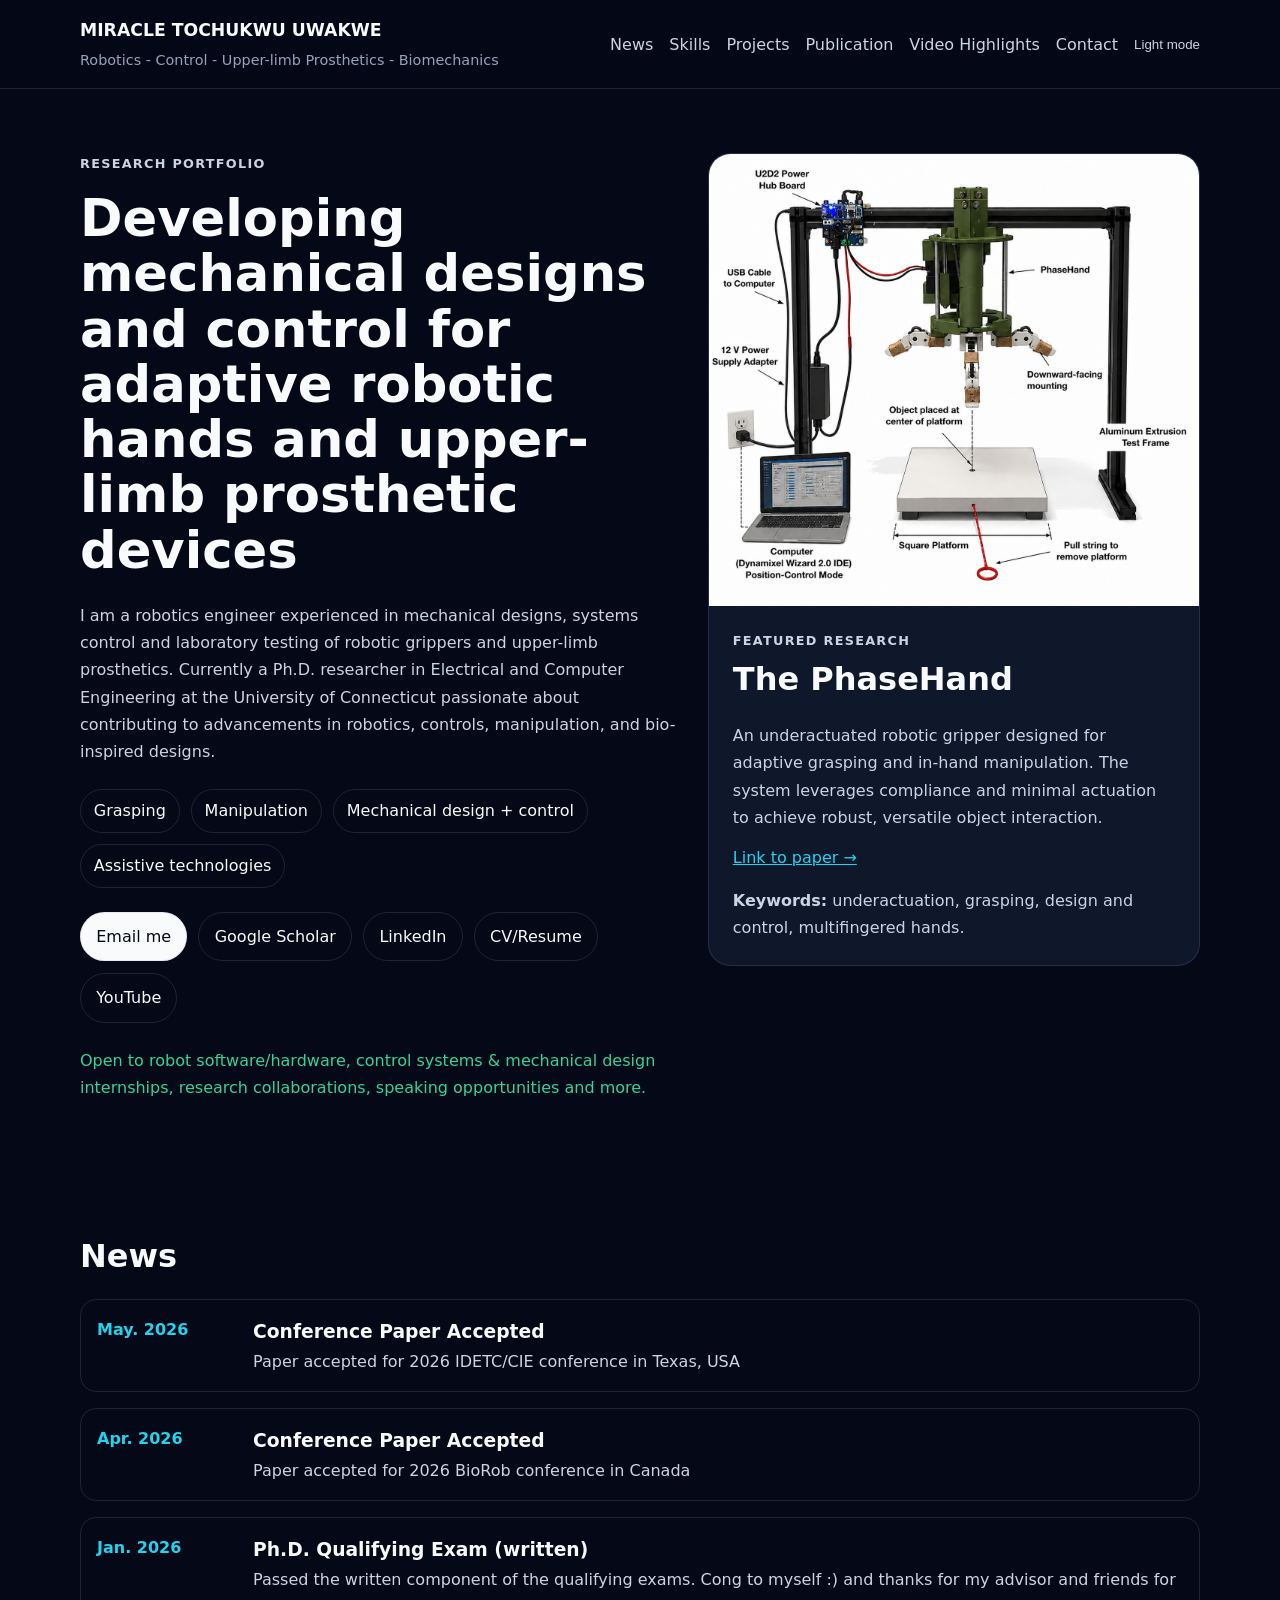
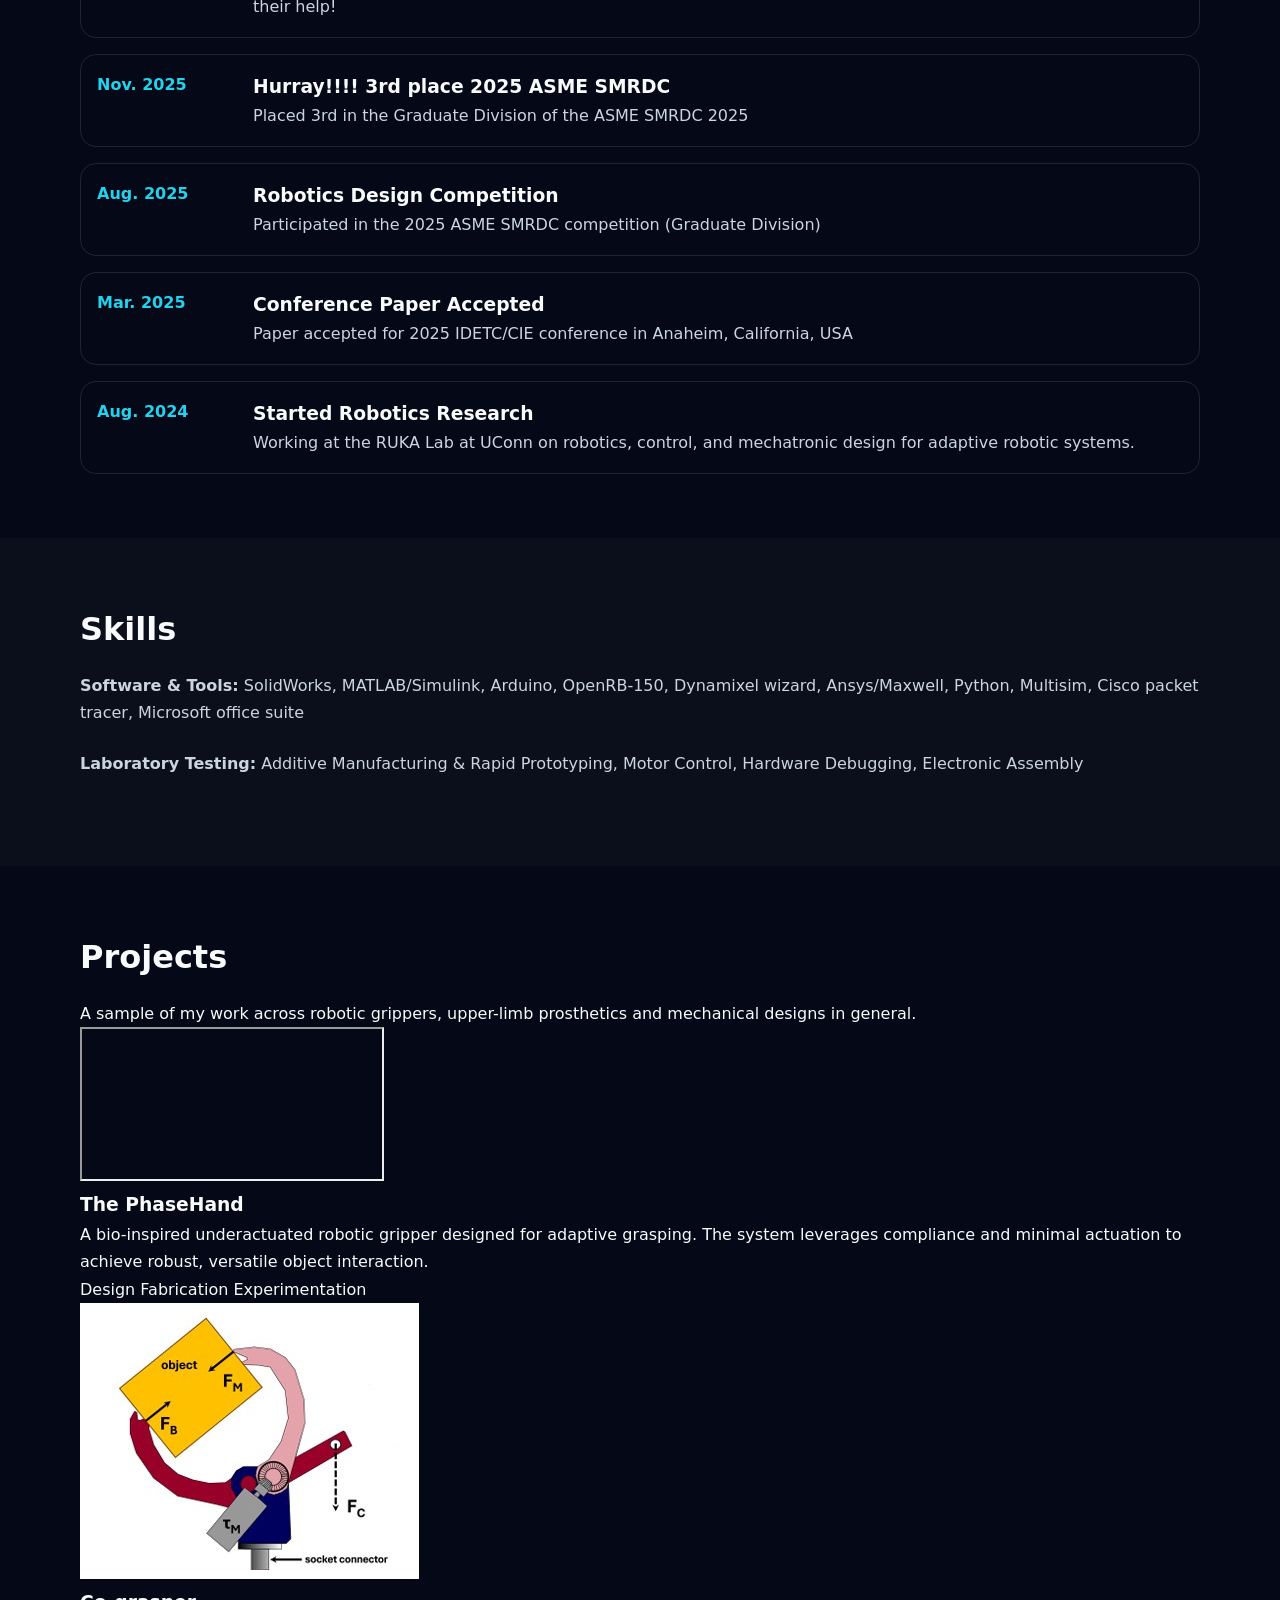
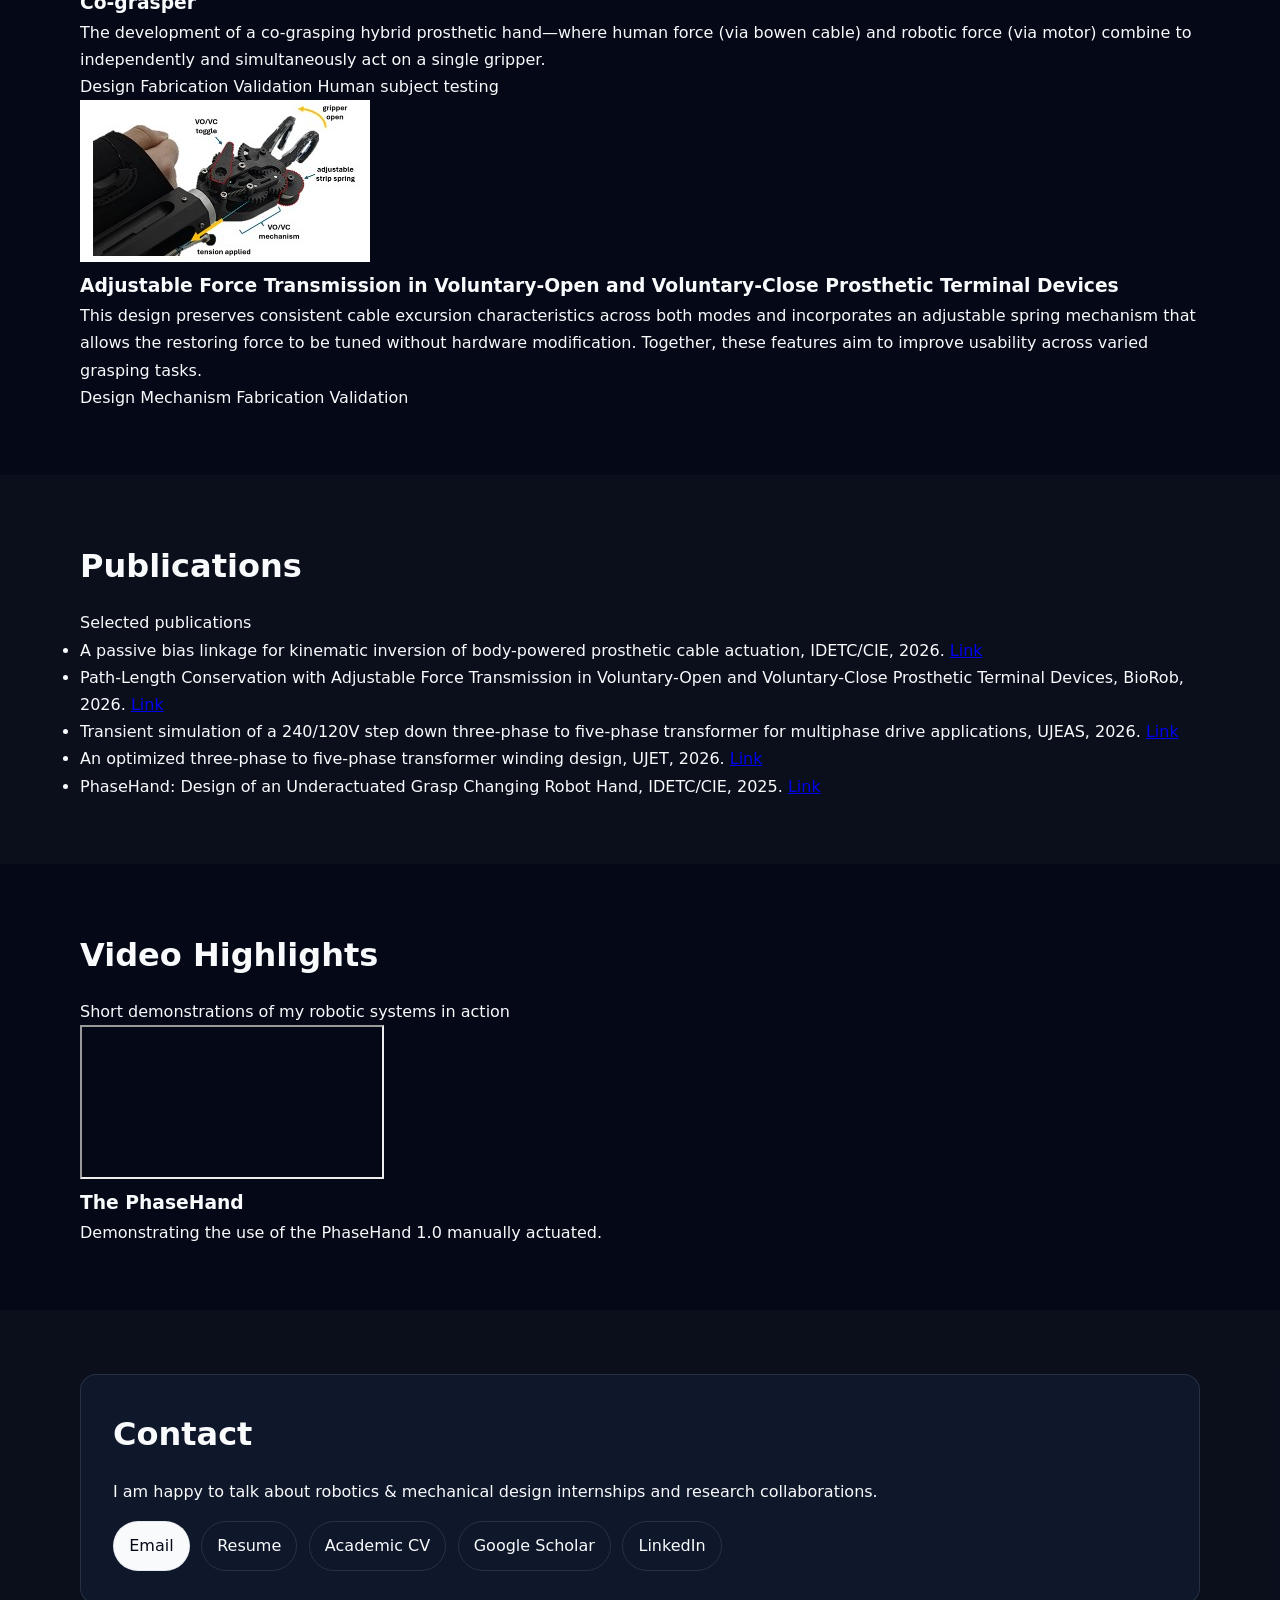
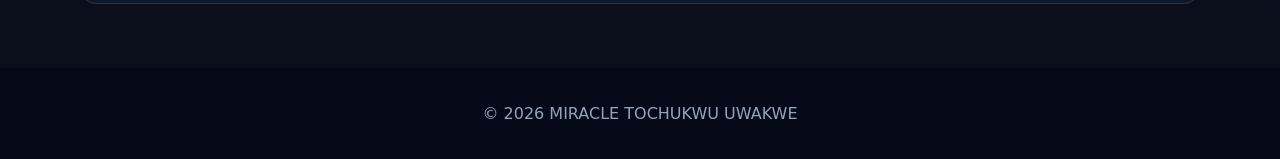
==== index.html @ c933bbce "index.html" ====
<!DOCTYPE html>
<html lang="en">
<head>
  <meta charset="UTF-8" />
  <meta name="viewport" content="width=device-width, initial-scale=1.0" />
  <title>MIRACLE TOCHUKWU UWAKWE | Robotics Portfolio</title>
  <link rel="stylesheet" href="style.css" />
</head>

<body>

<header class="header">
  <div class="container nav">

    <div>
      <a href="#top" class="name">MIRACLE TOCHUKWU UWAKWE</a>
      <p class="subtitle">Robotics - Control - Upper-limb Prosthetics - Biomechanics</p>
    </div>

    <nav class="nav-links">
      <a href="#news">News</a>
      <a href="#skills">Skills</a>
      <a href="#projects">Projects</a>
      <a href="#publications">Publication</a>
      <a href="#videos">Video Highlights</a>
      <a href="#contact">Contact</a>
      <button class="theme-toggle" id="theme-toggle" type="button">Light mode</button>
    </nav>

  </div>
</header>

<main id="top">

  <section class="hero">
    <div class="container hero-grid">

      <div class="hero-copy">
        <p class="kicker">Research portfolio</p>

        <h1>
          Developing mechanical designs and control for adaptive robotic hands and upper-limb prosthetic devices
        </h1>

        <p>
          I am a robotics engineer experienced in mechanical designs, systems control and laboratory testing of robotic grippers and upper-limb prosthetics. Currently a Ph.D. researcher in Electrical and Computer Engineering at the University of Connecticut passionate about contributing to advancements in robotics, controls, manipulation, and bio-inspired designs.
        </p>

        <div class="pill-row">
          <span>Grasping</span>
          <span>Manipulation</span>
          <span>Mechanical design + control</span>
          <span>Assistive technologies</span>
        </div>

        <div class="link-row">
          <a href="mailto:miracletyochu@gmail.com?subject=Hello%20Miracle">Email me</a>

          <a href="https://scholar.google.com/citations?hl=en&authuser=1&user=NnniHiMAAAAJ" target="_blank" rel="noopener noreferrer">
            Google Scholar
          </a>

          <a href="https://www.linkedin.com/in/miracle-tochukwu-uwakwe-9a6a761b4/" target="_blank" rel="noopener noreferrer">
            LinkedIn
          </a>

          <a href="https://drive.google.com/drive/folders/1wu-zCZCZrbweQvHUHX3N8q3vJa-NMtHa?usp=sharing" target="_blank" rel="noopener noreferrer">
            CV/Resume
          </a>

          <a href="https://youtube.com/@mtuwakwe?si=tB-nVACNSznYml58" target="_blank" rel="noopener noreferrer">
            YouTube
          </a>
        </div>

        <p class="availability">
          Open to robot software/hardware, control systems &amp; mechanical design internships, research collaborations, speaking opportunities and more.
        </p>
      </div>

      <article class="featured-card">
        <div class="featured-image">
          <img src="exprimentalsetup.jpg.png" alt="The PhaseHand robotic gripper">
        </div>

        <div class="featured-content">
          <p class="mini-eyebrow">Featured Research</p>

          <h2>The PhaseHand</h2>

          <p>
            An underactuated robotic gripper designed for adaptive grasping and in-hand manipulation. The system leverages compliance and minimal actuation to achieve robust, versatile object interaction.
          </p>

          <a href="https://asmedigitalcollection.asme.org/IDETC-CIE/proceedings-abstract/IDETC-CIE2025/89251/V005T08A049/1226084" class="paper-link">Link to paper →</a>

          <p class="keywords">
            <strong>Keywords:</strong> underactuation, grasping, design and control, multifingered hands.
          </p>
        </div>
      </article>

    </div>
  </section>

  <section id="news" class="section">
    <div class="container">

      <div class="section-heading">
        <h2>News</h2>
      </div>

      <div class="news-list">

        <article class="news-item">
          <div class="news-date">May. 2026</div>
          <div>
            <h3>Conference Paper Accepted</h3>
            <p>Paper accepted for 2026 IDETC/CIE conference in Texas, USA</p>
          </div>
        </article>

        <article class="news-item">
          <div class="news-date">Apr. 2026</div>
          <div>
            <h3>Conference Paper Accepted</h3>
            <p>Paper accepted for 2026 BioRob conference in Canada</p>
          </div>
        </article>

        <article class="news-item">
          <div class="news-date">Jan. 2026</div>
          <div>
            <h3>Ph.D. Qualifying Exam (written)</h3>
            <p>Passed the written component of the qualifying exams. Cong to myself :) and thanks for my advisor and friends for their help!</p>
          </div>
        </article>

        <article class="news-item">
          <div class="news-date">Nov. 2025</div>
          <div>
            <h3>Hurray!!!! 3rd place 2025 ASME SMRDC</h3>
            <p>Placed 3rd in the Graduate Division of the ASME SMRDC 2025</p>
          </div>
        </article>

        <article class="news-item">
          <div class="news-date">Aug. 2025</div>
          <div>
            <h3>Robotics Design Competition</h3>
            <p>Participated in the 2025 ASME SMRDC competition (Graduate Division)</p>
          </div>
        </article>

        <article class="news-item">
          <div class="news-date">Mar. 2025</div>
          <div>
            <h3>Conference Paper Accepted</h3>
            <p>Paper accepted for 2025 IDETC/CIE conference in Anaheim, California, USA</p>
          </div>
        </article>

        <article class="news-item">
          <div class="news-date">Aug. 2024</div>
          <div>
            <h3>Started Robotics Research</h3>
            <p>Working at the RUKA Lab at UConn on robotics, control, and mechatronic design for adaptive robotic systems.</p>
          </div>
        </article>

      </div>

    </div>
  </section>

  <section id="skills" class="section alt">
    <div class="container">

      <div class="section-heading">
        <h2>Skills</h2>
      </div>

      <div class="skills-block">
        <p>
          <strong>Software &amp; Tools:</strong>
          SolidWorks, MATLAB/Simulink, Arduino, OpenRB-150, Dynamixel wizard, Ansys/Maxwell, Python, Multisim, Cisco packet tracer, Microsoft office suite
        </p>

        <p>
          <strong>Laboratory Testing:</strong>
          Additive Manufacturing &amp; Rapid Prototyping, Motor Control, Hardware Debugging, Electronic Assembly
        </p>
      </div>

    </div>
  </section>

  <section id="projects" class="section">
    <div class="container">

      <div class="section-heading">
        <h2>Projects</h2>
        <p>A sample of my work across robotic grippers, upper-limb prosthetics and mechanical designs in general.</p>
      </div>

      <div class="project-grid">

        <article class="project-card">
          <div class="video-wrapper">
            <iframe
              src="https://www.youtube.com/embed/GBPyT6IAGpc"
              title="The PhaseHand demo"
              allowfullscreen>
            </iframe>
          </div>

          <h3>The PhaseHand</h3>

          <p>
            A bio-inspired underactuated robotic gripper designed for adaptive grasping. The system leverages compliance and minimal actuation to achieve robust, versatile object interaction.
          </p>

          <div class="tags">
            <span>Design</span>
            <span>Fabrication</span>
            <span>Experimentation</span>
          </div>
        </article>

        <article class="project-card">
          <img src="cograsper.jpg" class="project-image" alt="Co-grasper prosthetic hand">

          <h3>Co-grasper</h3>

          <p>
            The development of a co-grasping hybrid prosthetic hand—where human force (via bowen cable) and robotic force (via motor) combine to independently and simultaneously act on a single gripper.
          </p>

          <div class="tags">
            <span>Design</span>
            <span>Fabrication</span>
            <span>Validation</span>
            <span>Human subject testing</span>
          </div>
        </article>

        <article class="project-card">
          <img src="vcvo.jpg" class="project-image" alt="Voluntary-open and voluntary-close prosthetic terminal device">

          <h3>Adjustable Force Transmission in Voluntary-Open and Voluntary-Close Prosthetic Terminal Devices</h3>

          <p>
            This design preserves consistent cable excursion characteristics across both modes and incorporates an adjustable spring mechanism that allows the restoring force to be tuned without hardware modification. Together, these features aim to improve usability across varied grasping tasks.
          </p>

          <div class="tags">
            <span>Design</span>
            <span>Mechanism</span>
            <span>Fabrication</span>
            <span>Validation</span>
          </div>
        </article>

      </div>

    </div>
  </section>

  <section id="publications" class="section alt">
    <div class="container">

      <div class="section-heading">
        <h2>Publications</h2>
        <p>Selected publications</p>
      </div>

      <ul class="publication-list">
        <li>
          A passive bias linkage for kinematic inversion of body-powered prosthetic cable actuation, IDETC/CIE, 2026.
          <a href="#">Link</a>
        </li>

        <li>
          Path-Length Conservation with Adjustable Force Transmission in Voluntary-Open and Voluntary-Close Prosthetic Terminal Devices, BioRob, 2026.
          <a href="https://ieeexplore.ieee.org/abstract/document/11681330" target="_blank" rel="noopener noreferrer">Link</a>
        </li>
        
        <li>
          Transient simulation of a 240/120V step down three-phase to five-phase transformer for multiphase drive applications, UJEAS, 2026.
          <a href="https://journals.unizik.edu.ng/ujeas/article/view/8193" target="_blank" rel="noopener noreferrer">Link</a>
        </li>
        
        <li>
          An optimized three-phase to five-phase transformer winding design, UJET, 2026.
          <a href="https://ujetmoua.com/journal_paper.aspx?PID=369" target="_blank" rel="noopener noreferrer">Link</a>
        </li>

        <li>
          PhaseHand: Design of an Underactuated Grasp Changing Robot Hand, IDETC/CIE, 2025.
          <a href="https://asmedigitalcollection.asme.org/IDETC-CIE/proceedings-abstract/IDETC-CIE2025/89251/V005T08A049/1226084" target="_blank" rel="noopener noreferrer">Link</a>
        </li>
      </ul>

    </div>
  </section>

  <section id="videos" class="section">
    <div class="container">

      <div class="section-heading">
        <h2>Video Highlights</h2>
        <p>Short demonstrations of my robotic systems in action</p>
      </div>

      <article class="video-highlight-card">
        <div class="video-wrapper">
          <iframe
            src="https://www.youtube.com/embed/GBPyT6IAGpc"
            title="The PhaseHand demonstration"
            allowfullscreen>
          </iframe>
        </div>

        <h3>The PhaseHand</h3>

        <p>Demonstrating the use of the PhaseHand 1.0 manually actuated.</p>
      </article>

    </div>
  </section>

  <section id="contact" class="section alt">
    <div class="container contact-card">

      <h2>Contact</h2>

      <p>
        I am happy to talk about robotics &amp; mechanical design internships and research collaborations.
      </p>

      <div class="contact-links">
        <a href="mailto:miracletyochu@gmail.com?subject=Hello%20Miracle">Email</a>

        <a href="https://drive.google.com/drive/folders/1y8QtiT9nQZro-f3jaWkMAHqSEP4yaNcB?usp=sharing" target="_blank" rel="noopener noreferrer">
          Resume
        </a>

        <a href="https://drive.google.com/drive/folders/15Lj6d_Sx8TZT_hUbTMlO4sIZgRj8mg6I?usp=sharing" target="_blank" rel="noopener noreferrer">
          Academic CV
        </a>

        <a href="https://scholar.google.com/citations?hl=en&authuser=1&user=NnniHiMAAAAJ" target="_blank" rel="noopener noreferrer">
          Google Scholar
        </a>

        <a href="https://www.linkedin.com/in/miracle-tochukwu-uwakwe-9a6a761b4/" target="_blank" rel="noopener noreferrer">
          LinkedIn
        </a>
      </div>

    </div>
  </section>

</main>

<footer class="footer">
  © 2026 MIRACLE TOCHUKWU UWAKWE
</footer>

<script>
  const body = document.body;
  const toggle = document.getElementById("theme-toggle");
  const savedTheme = localStorage.getItem("theme") || "dark";

  if (savedTheme === "light") {
    body.classList.add("light");
    toggle.textContent = "Dark mode";
  }

  toggle.addEventListener("click", () => {
    body.classList.toggle("light");

    if (body.classList.contains("light")) {
      localStorage.setItem("theme", "light");
      toggle.textContent = "Dark mode";
    } else {
      localStorage.setItem("theme", "dark");
      toggle.textContent = "Light mode";
    }
  });
</script>

</body>
</html>
---- style.css ----
*{
  box-sizing:border-box;
  margin:0;
  padding:0;
}

:root{
  --bg:#050816;
  --card:#0f172a;
  --text:#f8fafc;
  --muted:#cbd5e1;
  --border:rgba(148,163,184,.18);
  --accent:#22d3ee;
  --soft:#94a3b8;
}

body.light{
  --bg:#f8fafc;
  --card:#ffffff;
  --text:#0f172a;
  --muted:#334155;
  --border:rgba(15,23,42,.12);
  --soft:#64748b;
}

html{
  scroll-behavior:smooth;
}

body{
  background:var(--bg);
  color:var(--text);
  font-family:Inter,system-ui,sans-serif;
  line-height:1.7;
}

.container{
  width:min(1120px,calc(100% - 40px));
  margin:auto;
}

.header{
  position:sticky;
  top:0;
  z-index:100;
  border-bottom:1px solid var(--border);
  background:rgba(5,8,22,.92);
  backdrop-filter:blur(12px);
}

body.light .header{
  background:rgba(255,255,255,.92);
}

.nav{
  display:flex;
  justify-content:space-between;
  align-items:center;
  padding:1rem 0;
  gap:1rem;
}

.name{
  color:var(--text);
  text-decoration:none;
  font-size:1.08rem;
  font-weight:800;
}

.subtitle{
  color:var(--soft);
  font-size:.9rem;
  margin-top:.15rem;
}

.nav-links{
  display:flex;
  gap:1rem;
  flex-wrap:wrap;
}

.nav-links a,
.theme-toggle{
  color:var(--muted);
  text-decoration:none;
  background:none;
  border:none;
  cursor:pointer;
}

.hero{
  padding:4rem 0;
}

.hero-grid{
  display:grid;
  grid-template-columns:1.15fr .95fr;
  gap:2rem;
  align-items:start;
}

.kicker,
.mini-eyebrow{
  color:var(--accent);
  text-transform:uppercase;
  font-size:.8rem;
  font-weight:700;
  letter-spacing:.1em;
}

h1{
  font-size:clamp(2.05rem,4vw,3.35rem);
  line-height:1.08;
  margin:1rem 0 1.5rem;
}

h2{
  font-size:2rem;
  margin-bottom:1rem;
}

.hero-copy p,
.featured-content p,
.news-item p,
.skills-block p{
  color:var(--muted);
}

.pill-row,
.link-row,
.contact-links{
  display:flex;
  flex-wrap:wrap;
  gap:.7rem;
}

.pill-row{
  margin:1.5rem 0;
}

.pill-row span{
  border:1px solid var(--border);
  border-radius:999px;
  padding:.45rem .8rem;
}

.link-row a,
.contact-links a{
  border:1px solid var(--border);
  padding:.65rem .95rem;
  border-radius:999px;
  text-decoration:none;
  color:var(--text);
}

.link-row a:first-child,
.contact-links a:first-child{
  background:var(--text);
  color:var(--bg);
}

.availability{
  margin-top:1.5rem;
  color:#34d399 !important;
}

.featured-card{
  background:var(--card);
  border:1px solid var(--border);
  border-radius:1.4rem;
  overflow:hidden;
}

.featured-image img{
  width:100%;
  display:block;
}

.featured-content{
  padding:1.5rem;
}

.paper-link{
  display:inline-block;
  margin-top:.8rem;
  color:var(--accent);
}

.keywords{
  margin-top:1rem;
}

.section{
  padding:4rem 0;
}

.alt{
  background:rgba(148,163,184,.04);
}

.news-list{
  display:grid;
  gap:1rem;
}

.news-item{
  display:grid;
  grid-template-columns:140px 1fr;
  gap:1rem;
  border:1px solid var(--border);
  border-radius:1rem;
  padding:1rem;
}

.news-date{
  color:var(--accent);
  font-weight:700;
}

.skills-block p{
  margin-bottom:1.5rem;
}

.contact-card{
  background:var(--card);
  border:1px solid var(--border);
  border-radius:1rem;
  padding:2rem;
}

.contact-links{
  margin-top:1rem;
}

.footer{
  text-align:center;
  padding:2rem;
  color:var(--soft);
}

@media(max-width:900px){

  .nav{
    flex-direction:column;
    align-items:flex-start;
  }

  .hero-grid{
    grid-template-columns:1fr;
  }

  .news-item{
    grid-template-columns:1fr;
  }

}
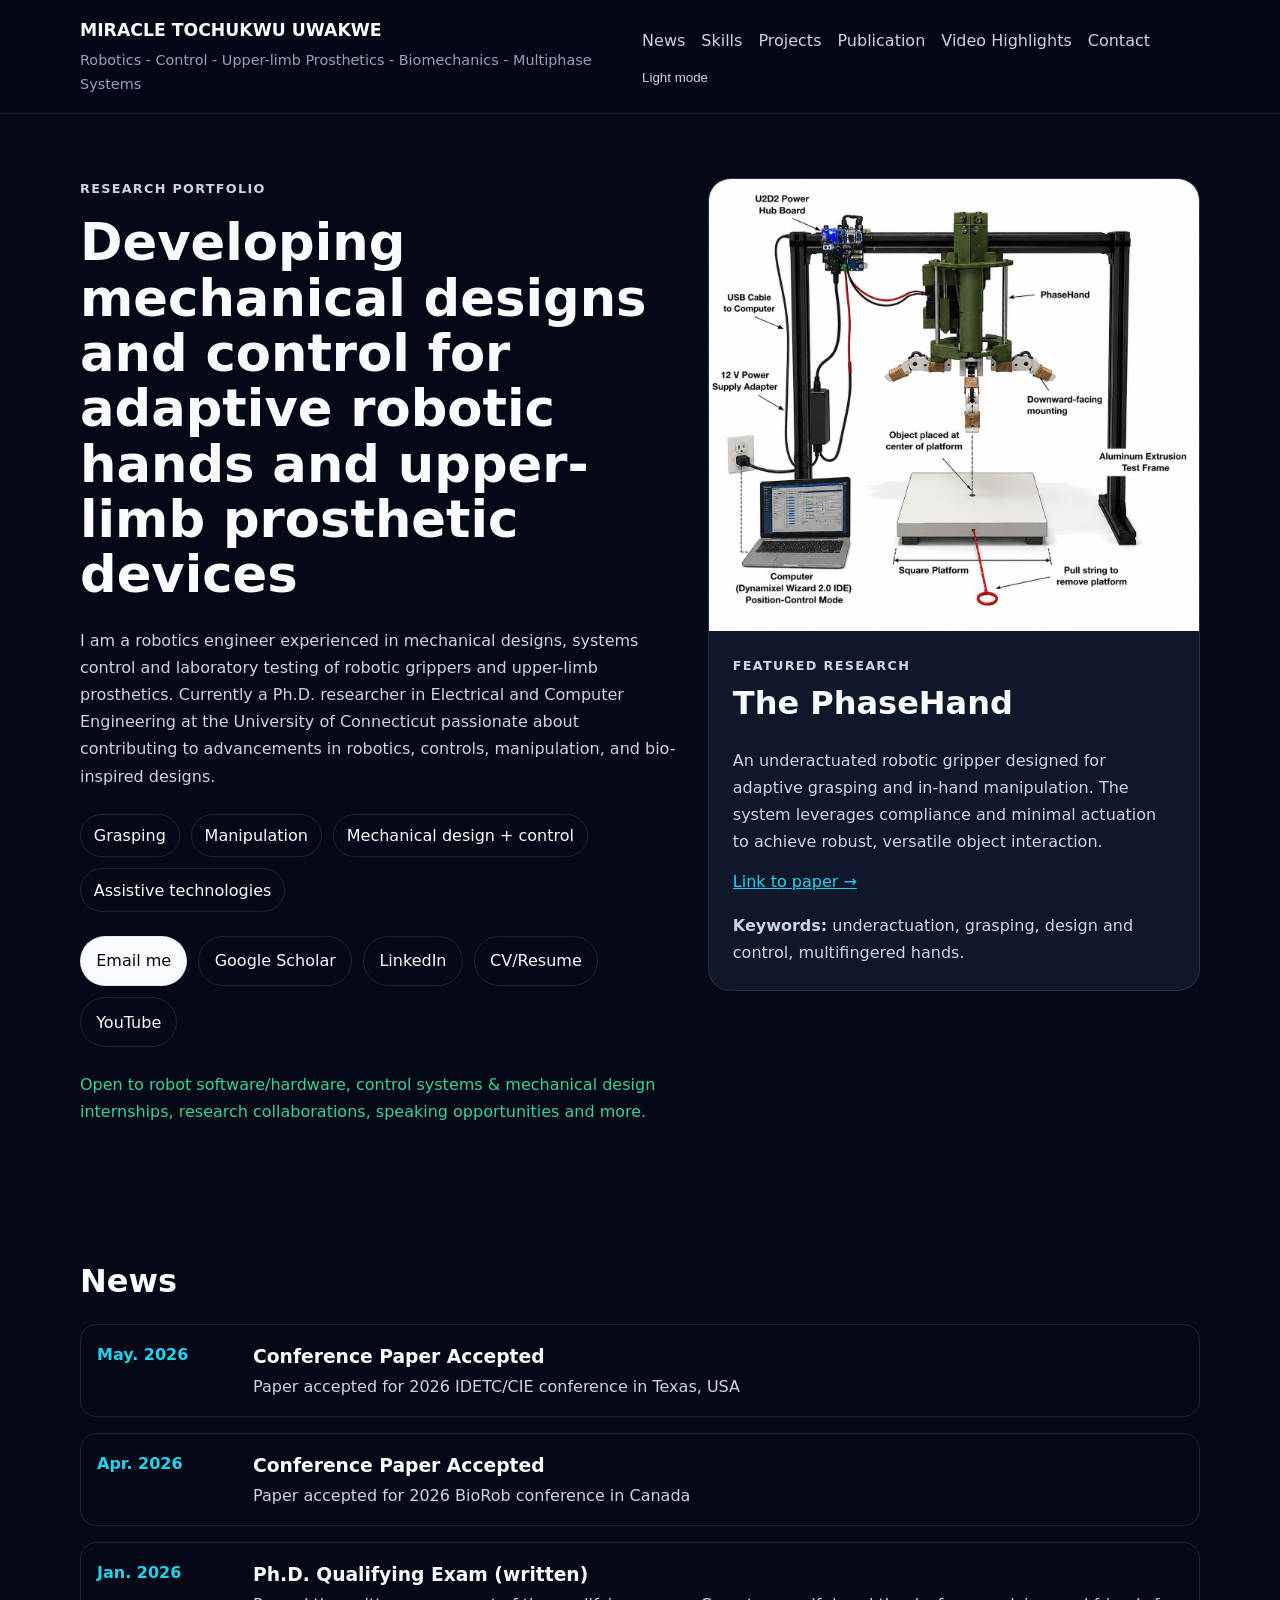
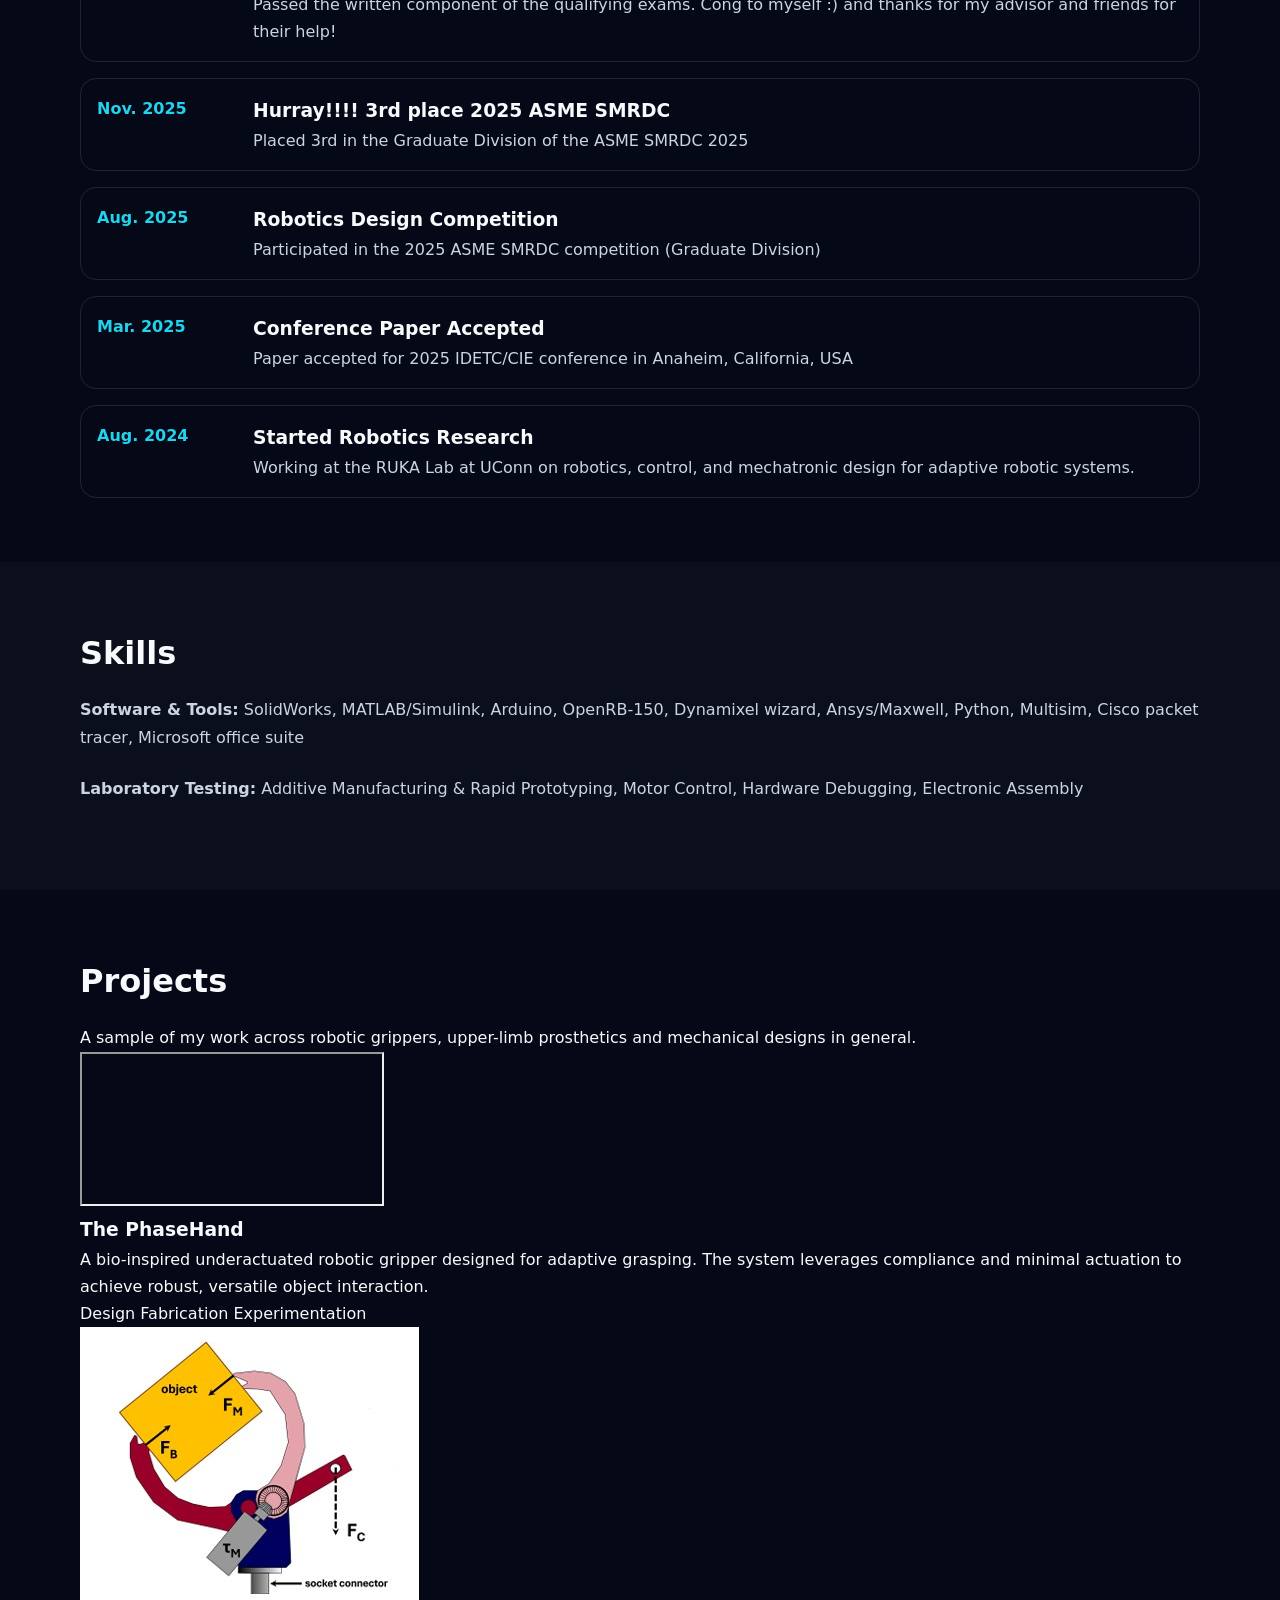
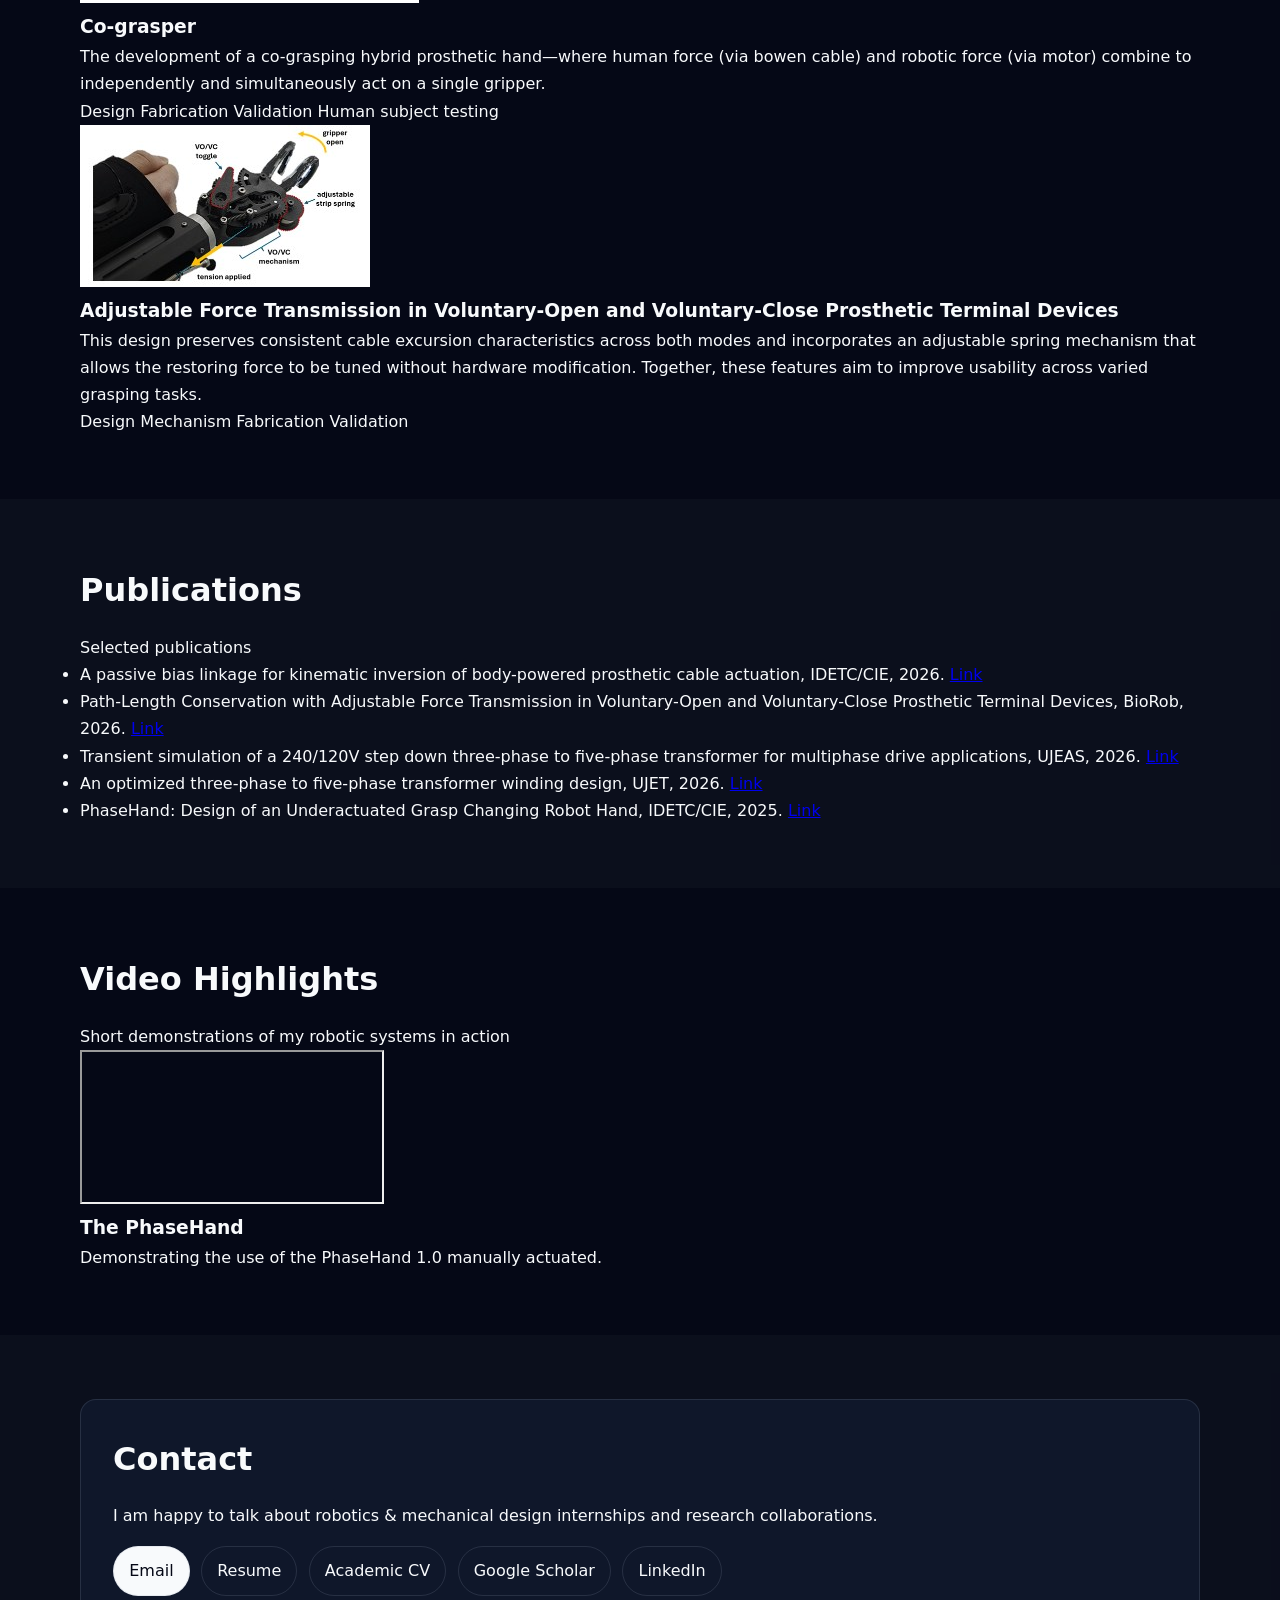
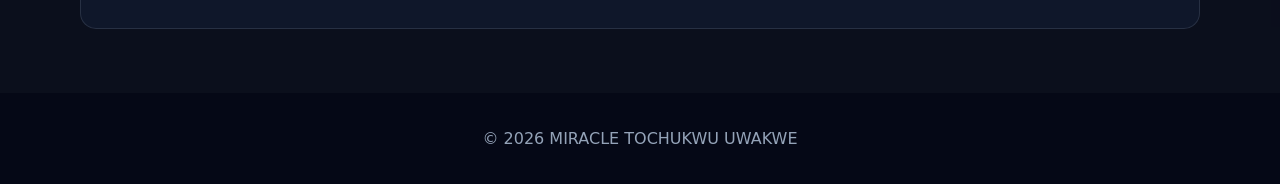
==== commit 0d9eb4f8: "index.html" ====
--- a/index.html
+++ b/index.html
@@ -14,7 +14,7 @@
 
     <div>
       <a href="#top" class="name">MIRACLE TOCHUKWU UWAKWE</a>
-      <p class="subtitle">Robotics - Control - Upper-limb Prosthetics - Biomechanics</p>
+      <p class="subtitle">Robotics - Control - Upper-limb Prosthetics - Biomechanics - Multiphase Systems</p>
     </div>
 
     <nav class="nav-links">
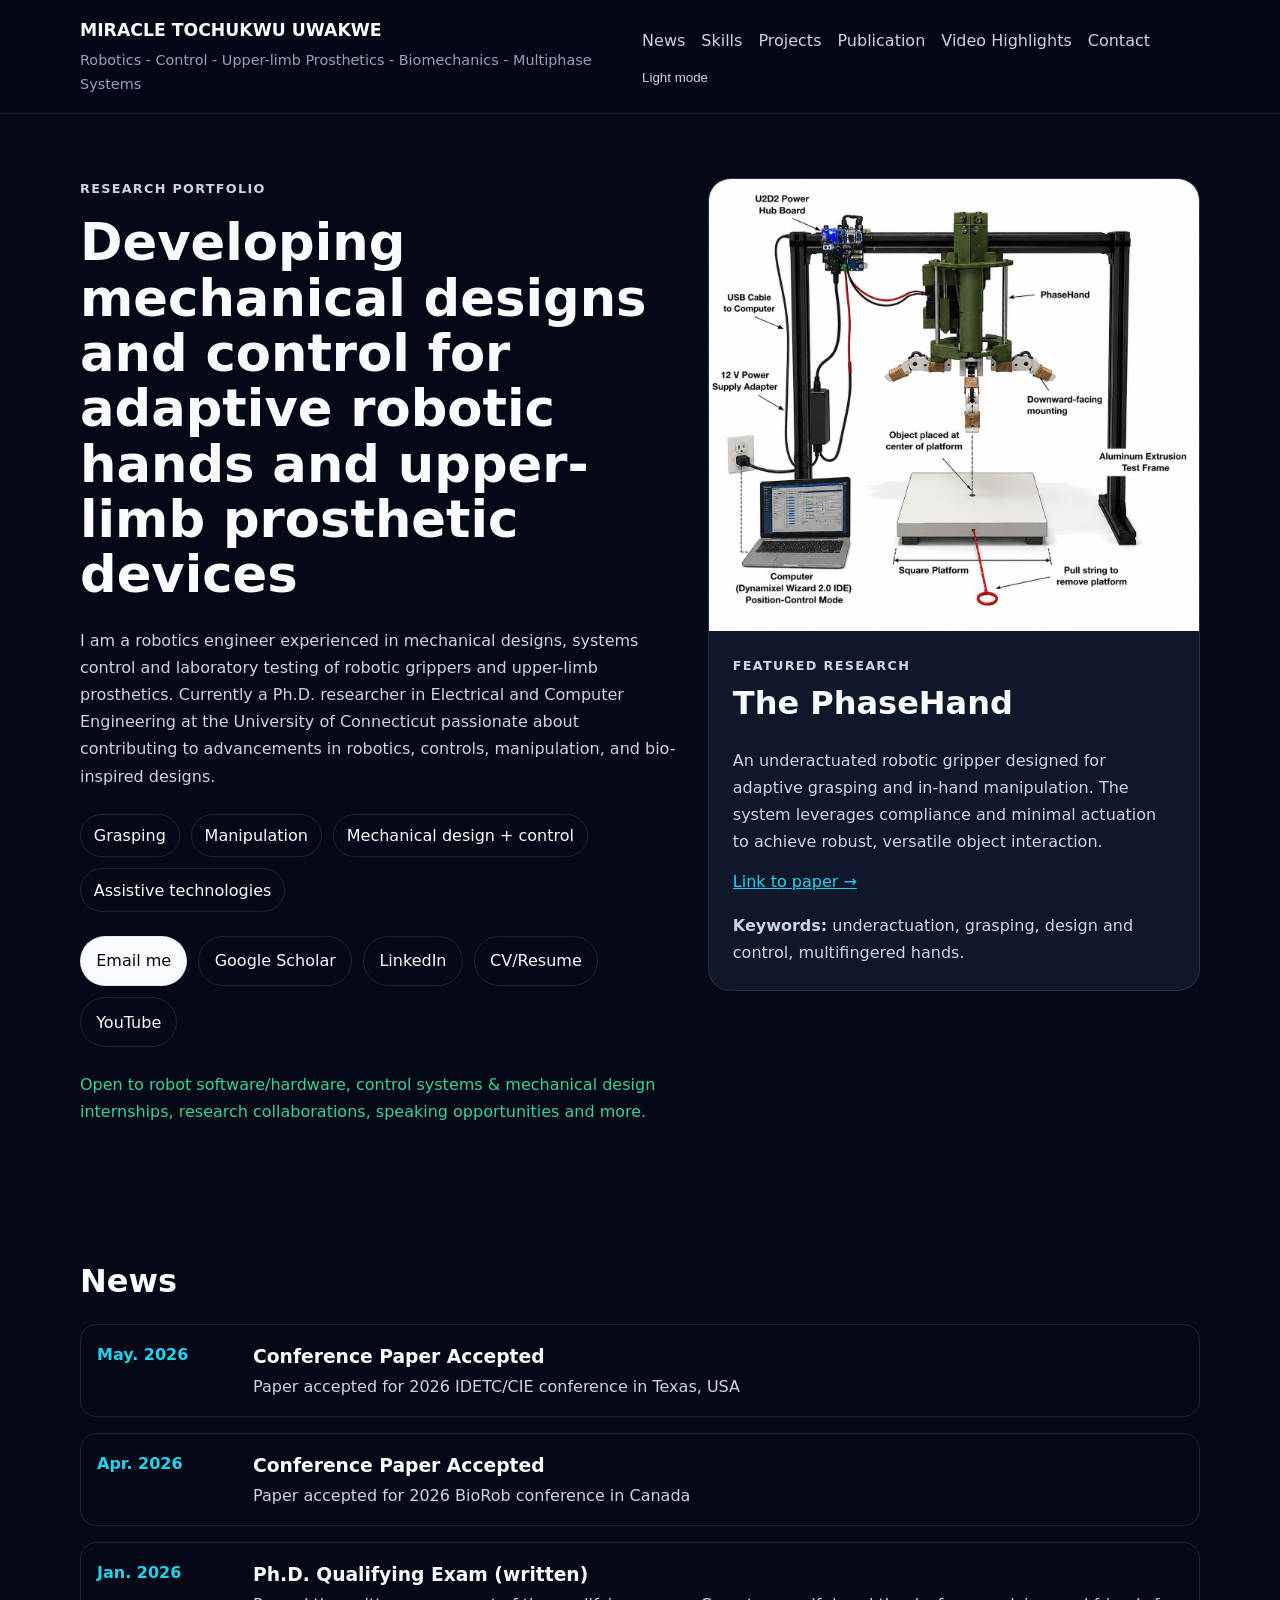
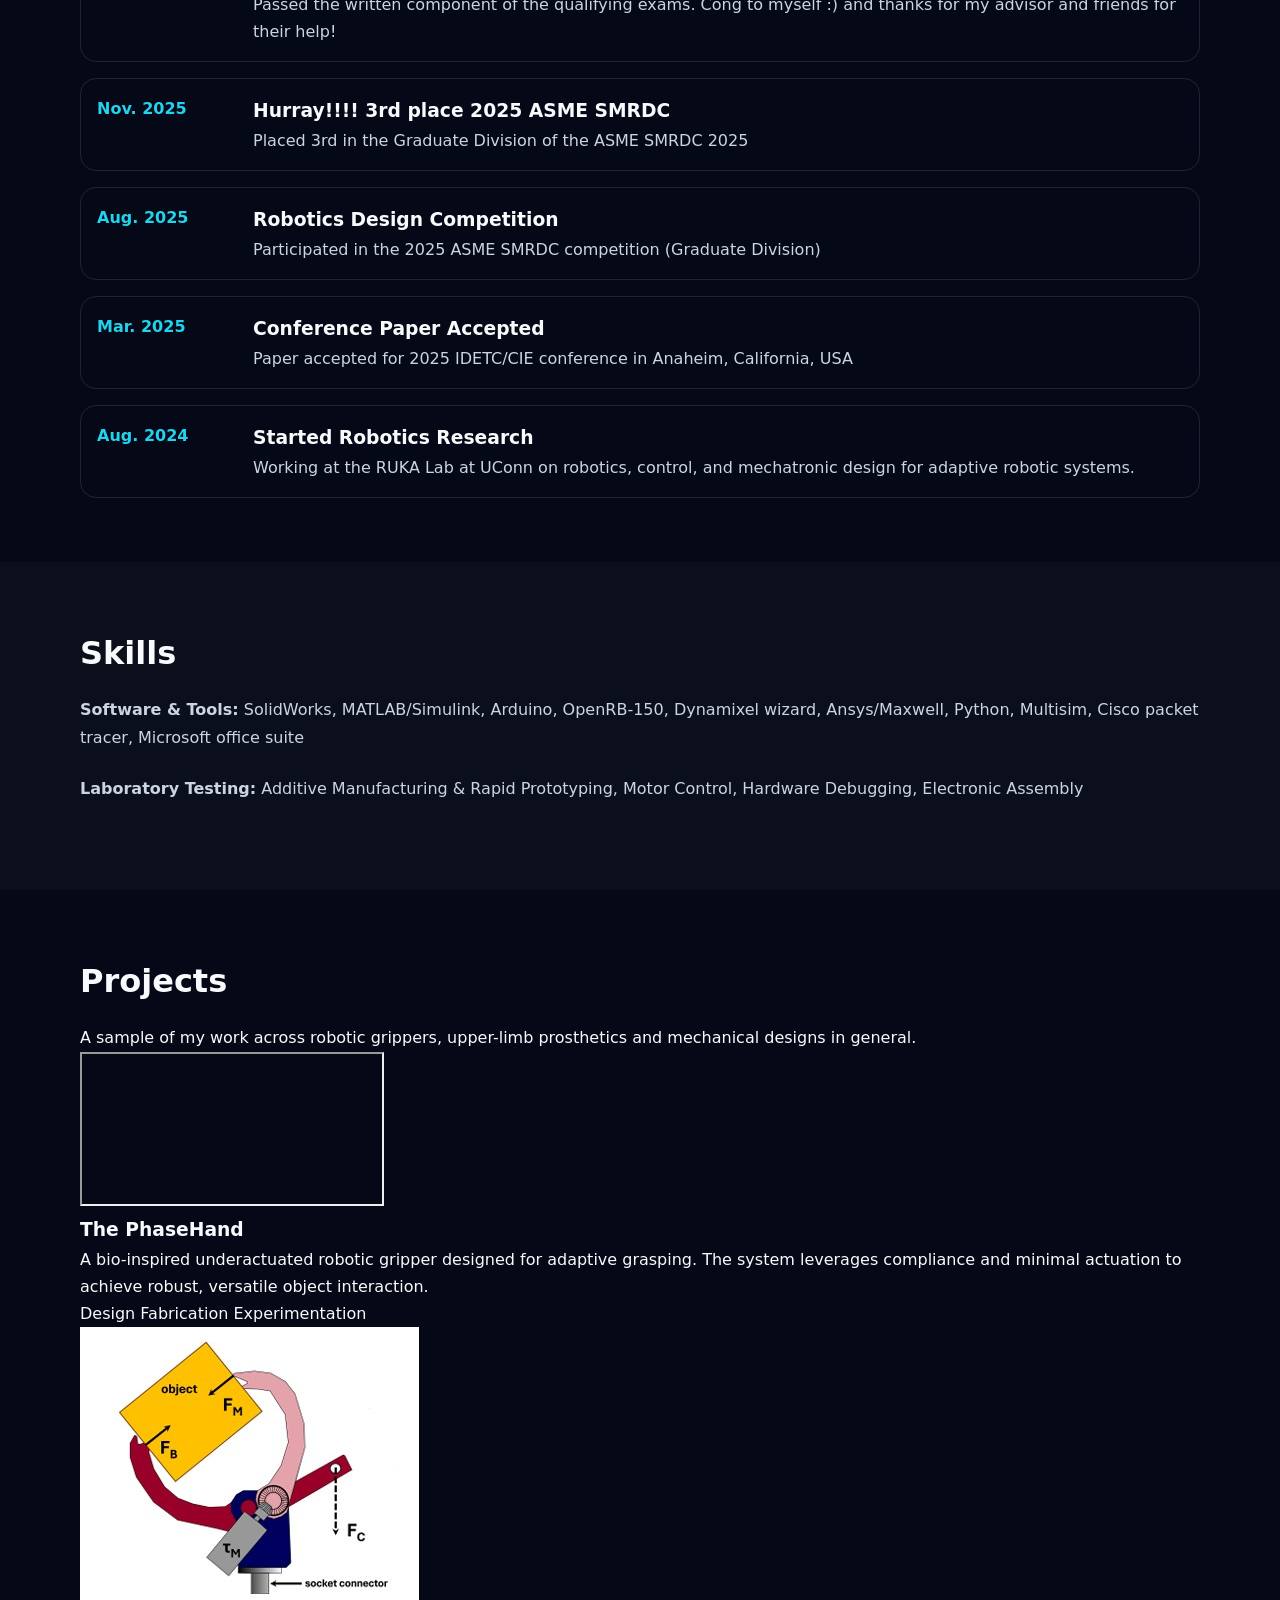
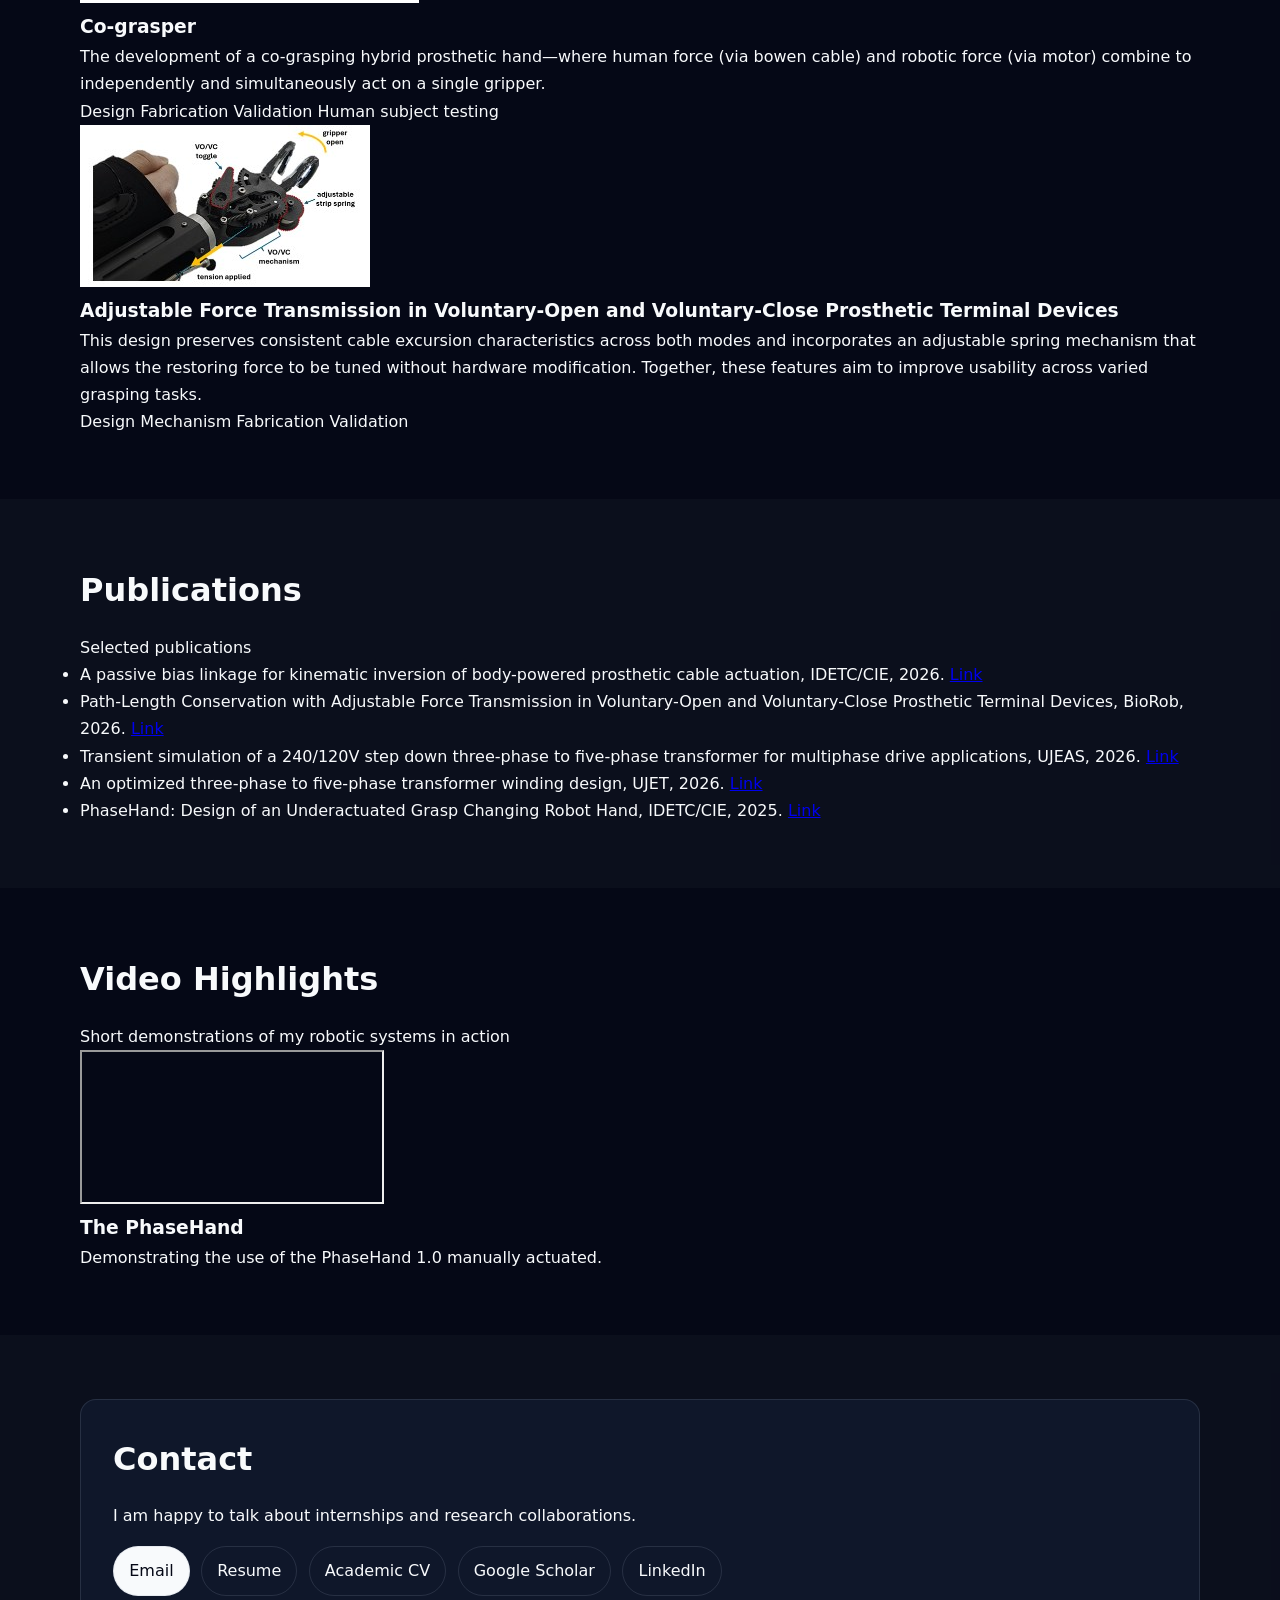
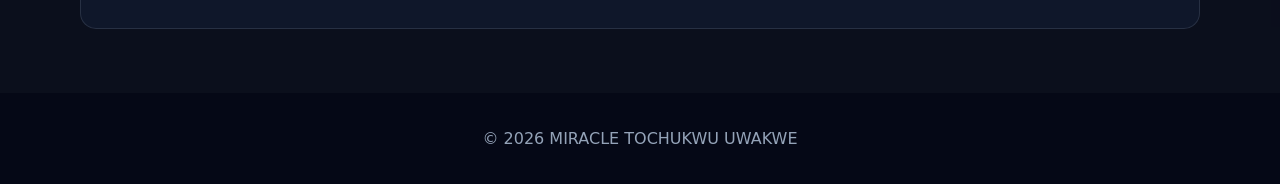
==== commit 042cb107: "index.html" ====
--- a/index.html
+++ b/index.html
@@ -335,7 +335,7 @@
       <h2>Contact</h2>
 
       <p>
-        I am happy to talk about robotics &amp; mechanical design internships and research collaborations.
+        I am happy to talk about internships and research collaborations.
       </p>
 
       <div class="contact-links">
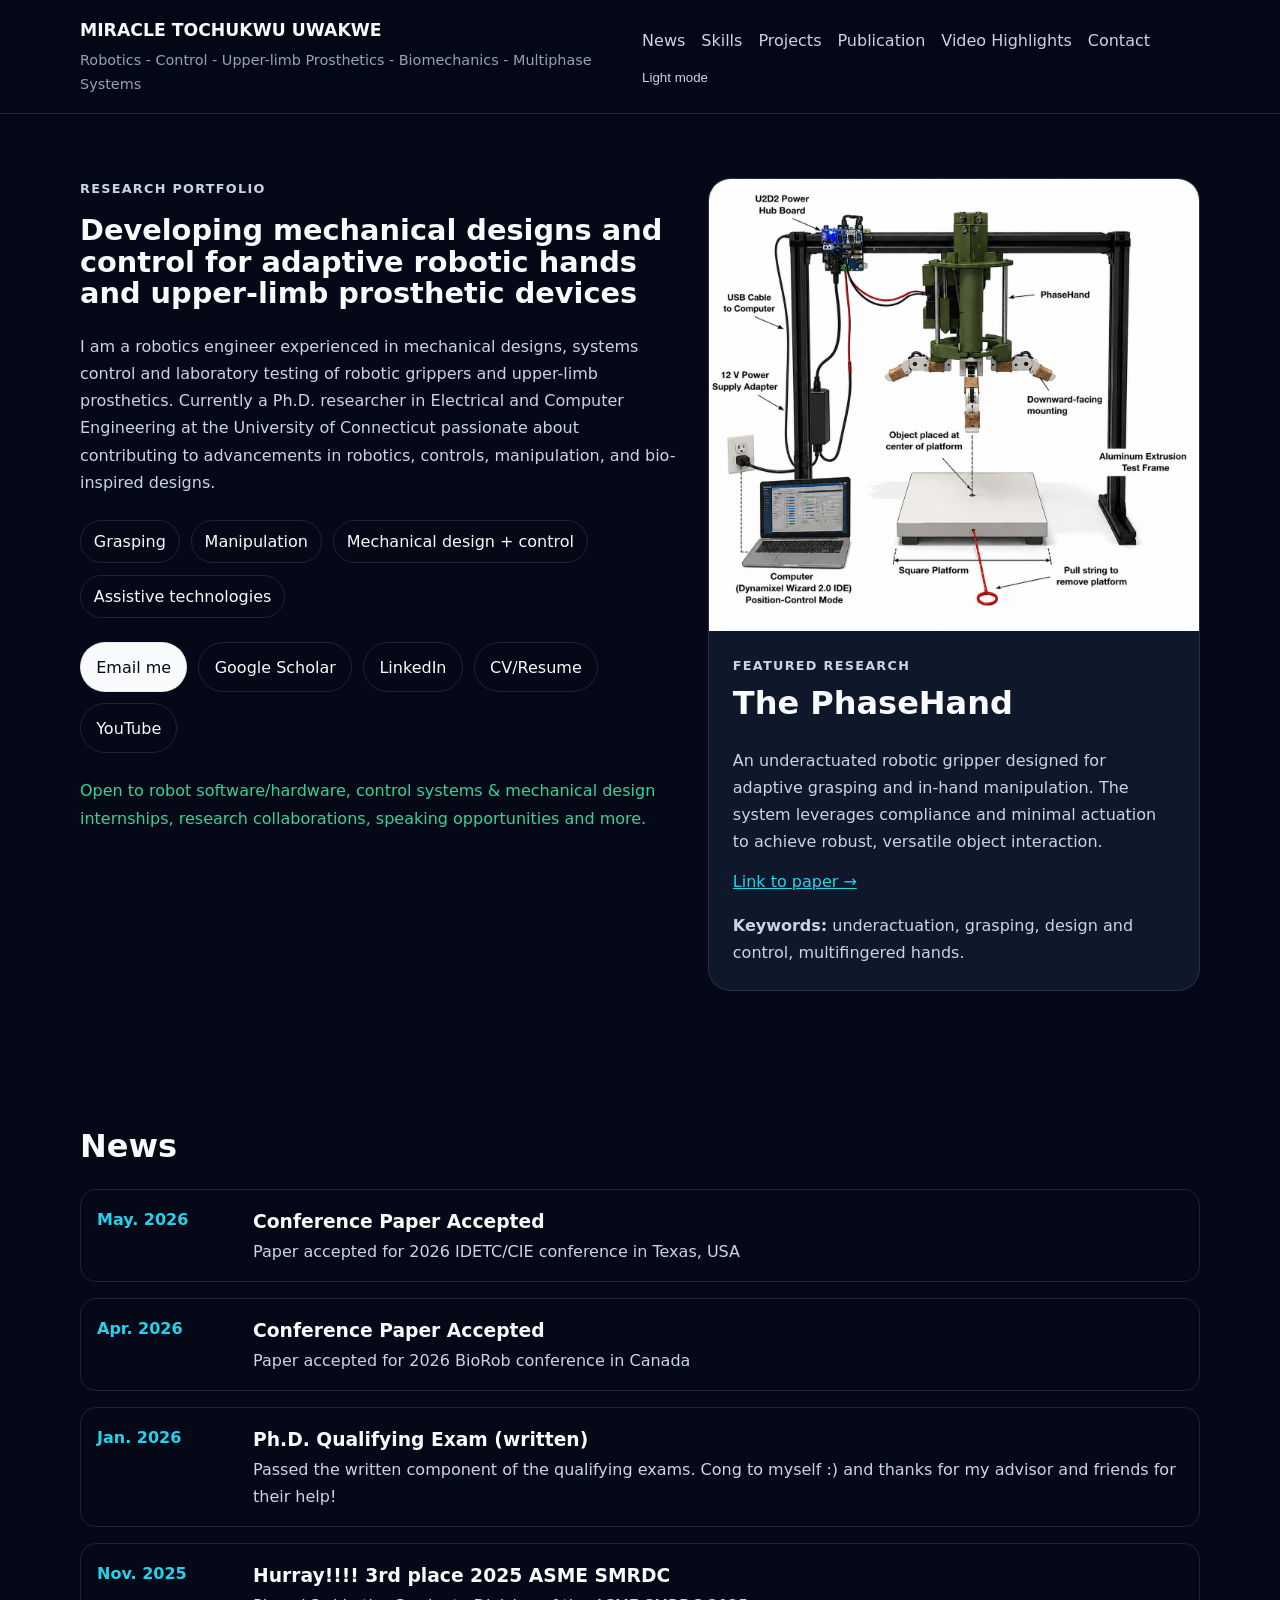
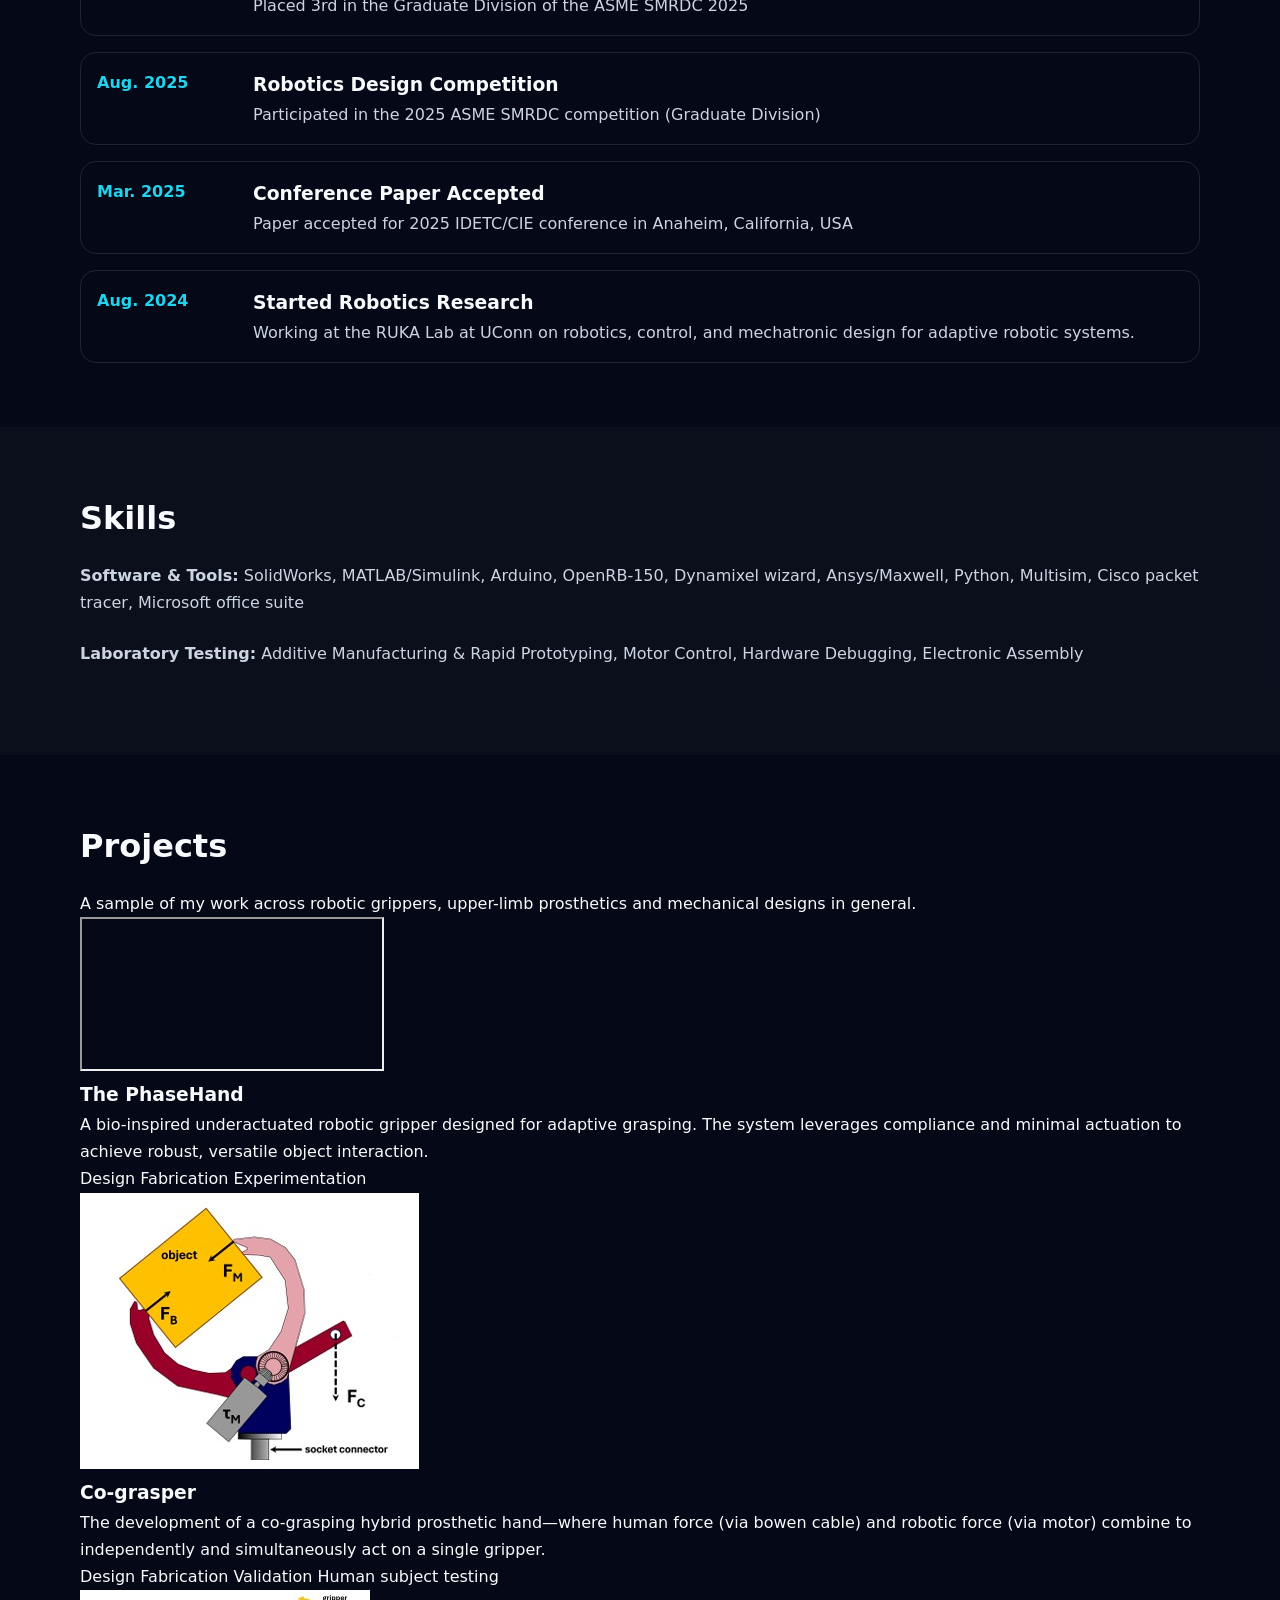
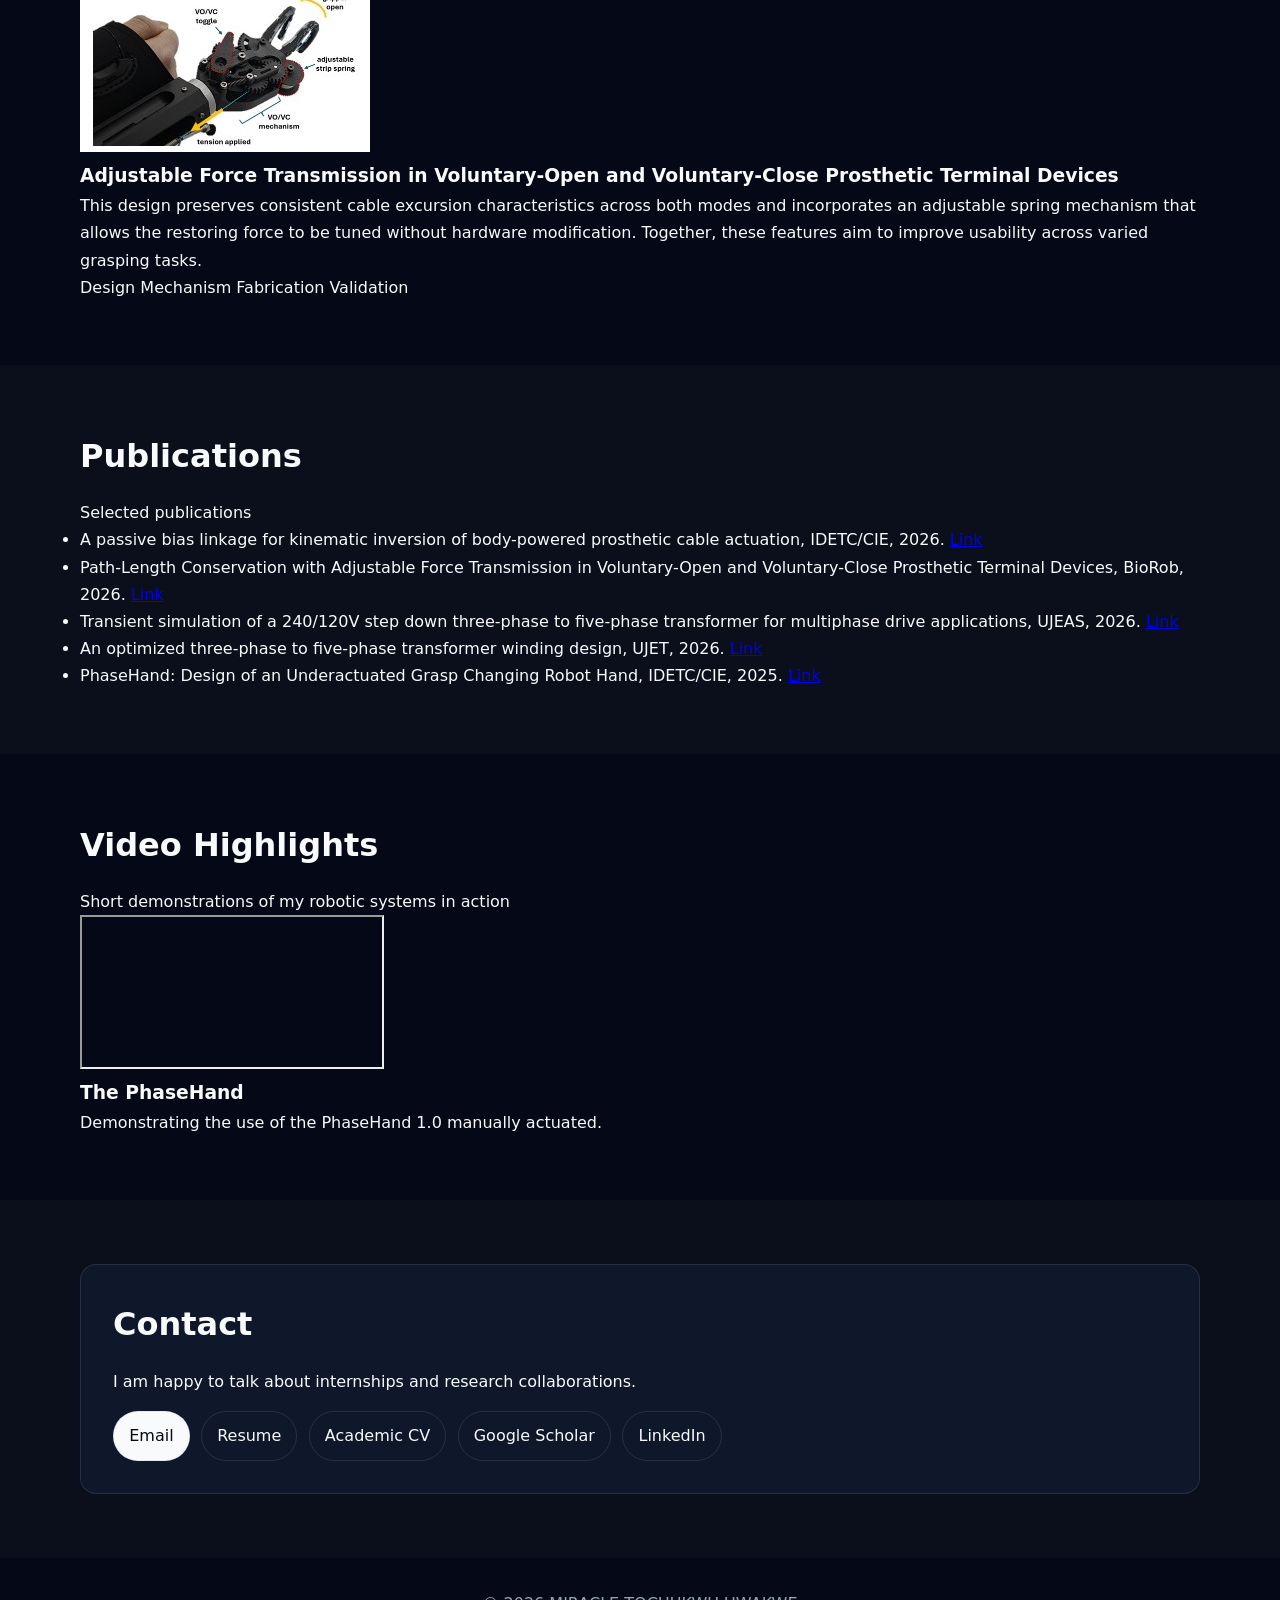
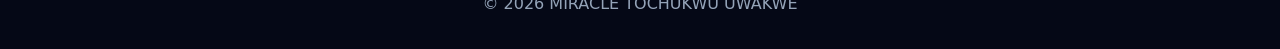
==== commit 86478a06: "index.html" ====
--- a/index.html
+++ b/index.html
@@ -38,7 +38,7 @@
       <div class="hero-copy">
         <p class="kicker">Research portfolio</p>
 
-        <h1>
+        <h1 style="font-size: 1.8rem;">
           Developing mechanical designs and control for adaptive robotic hands and upper-limb prosthetic devices
         </h1>
 
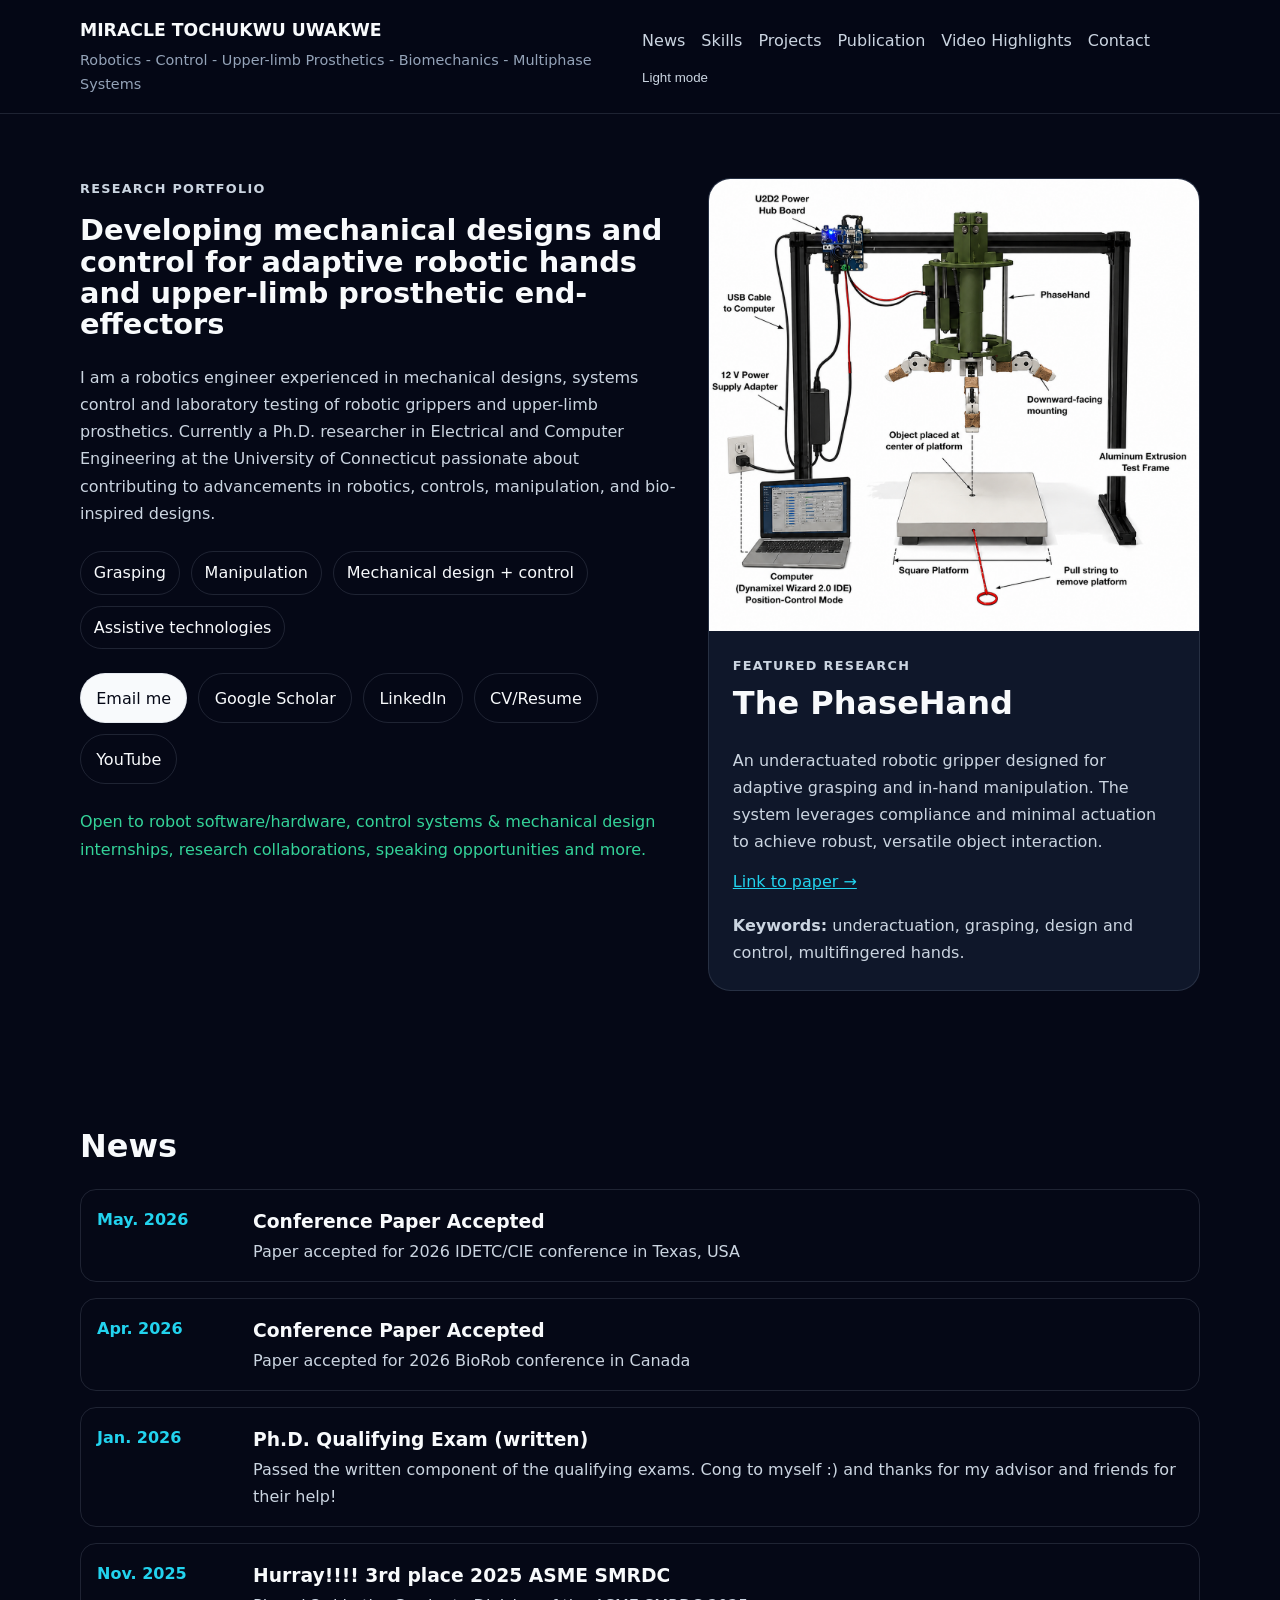
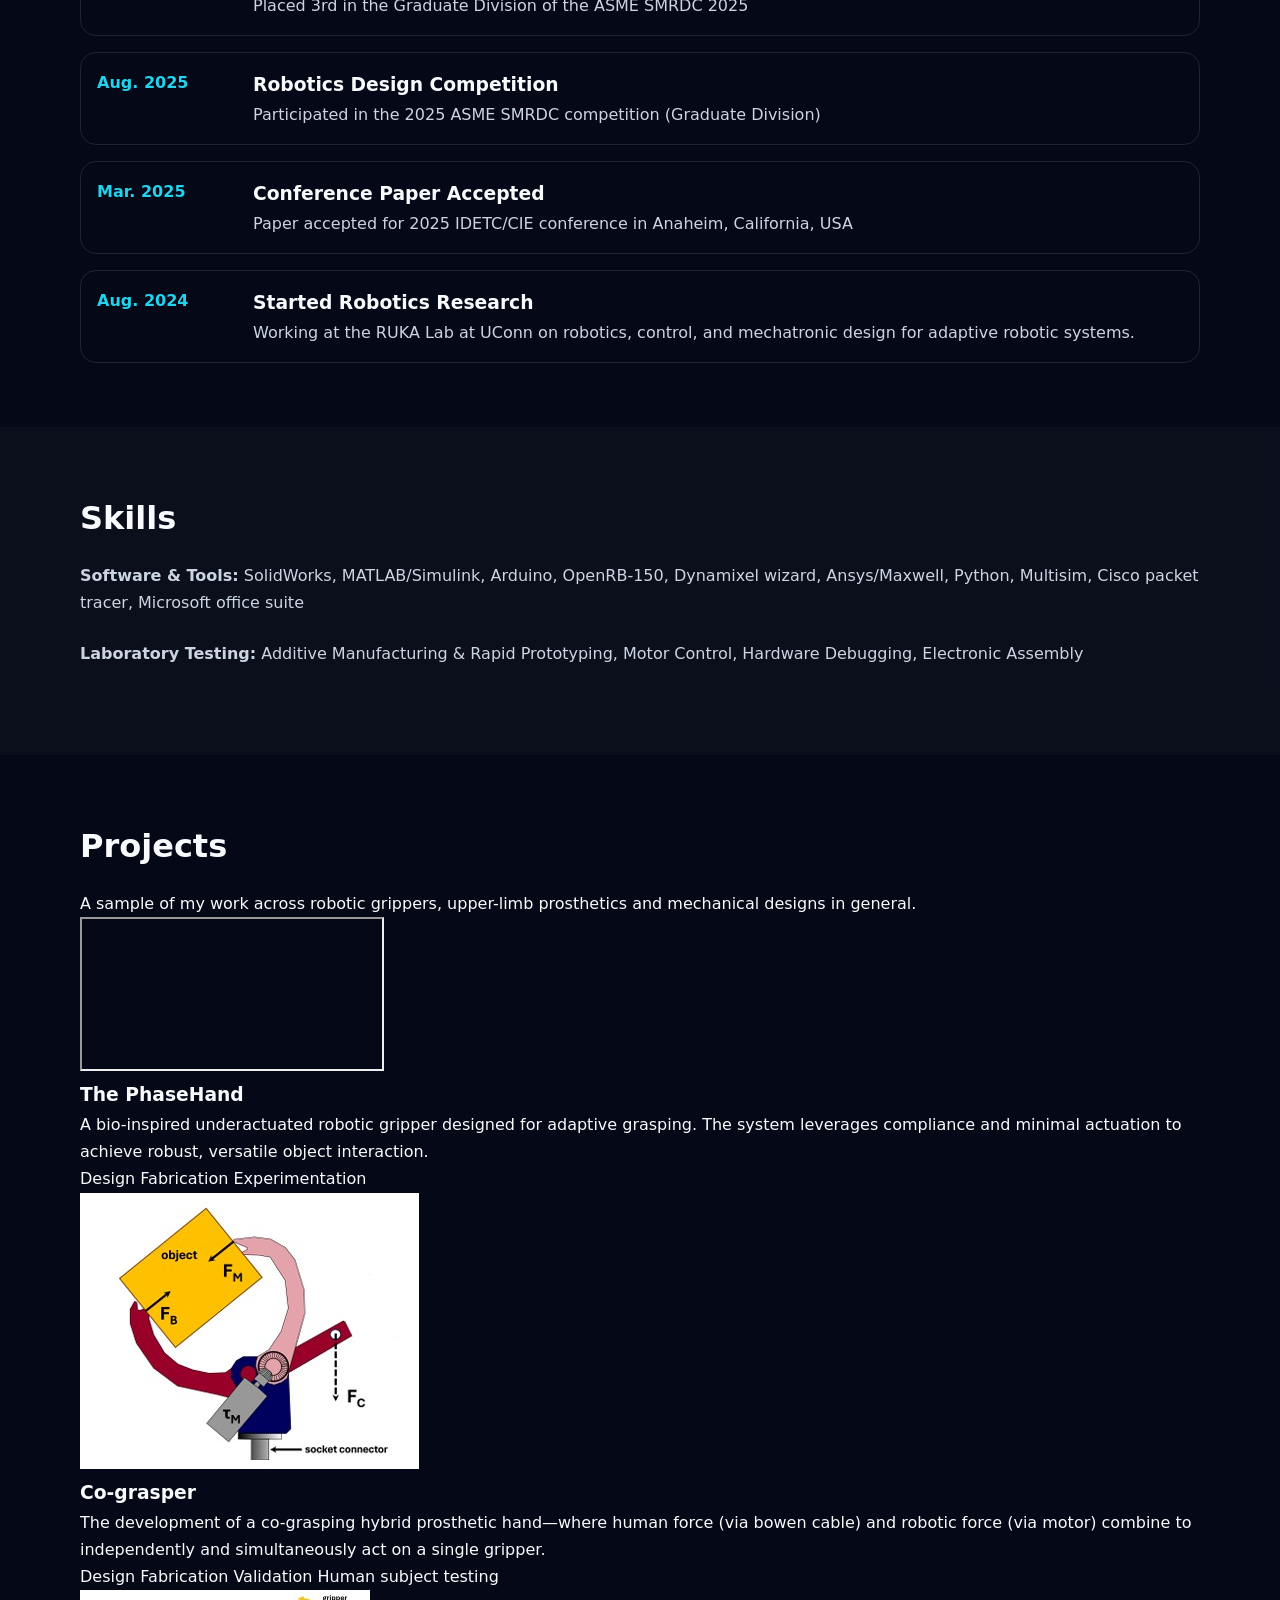
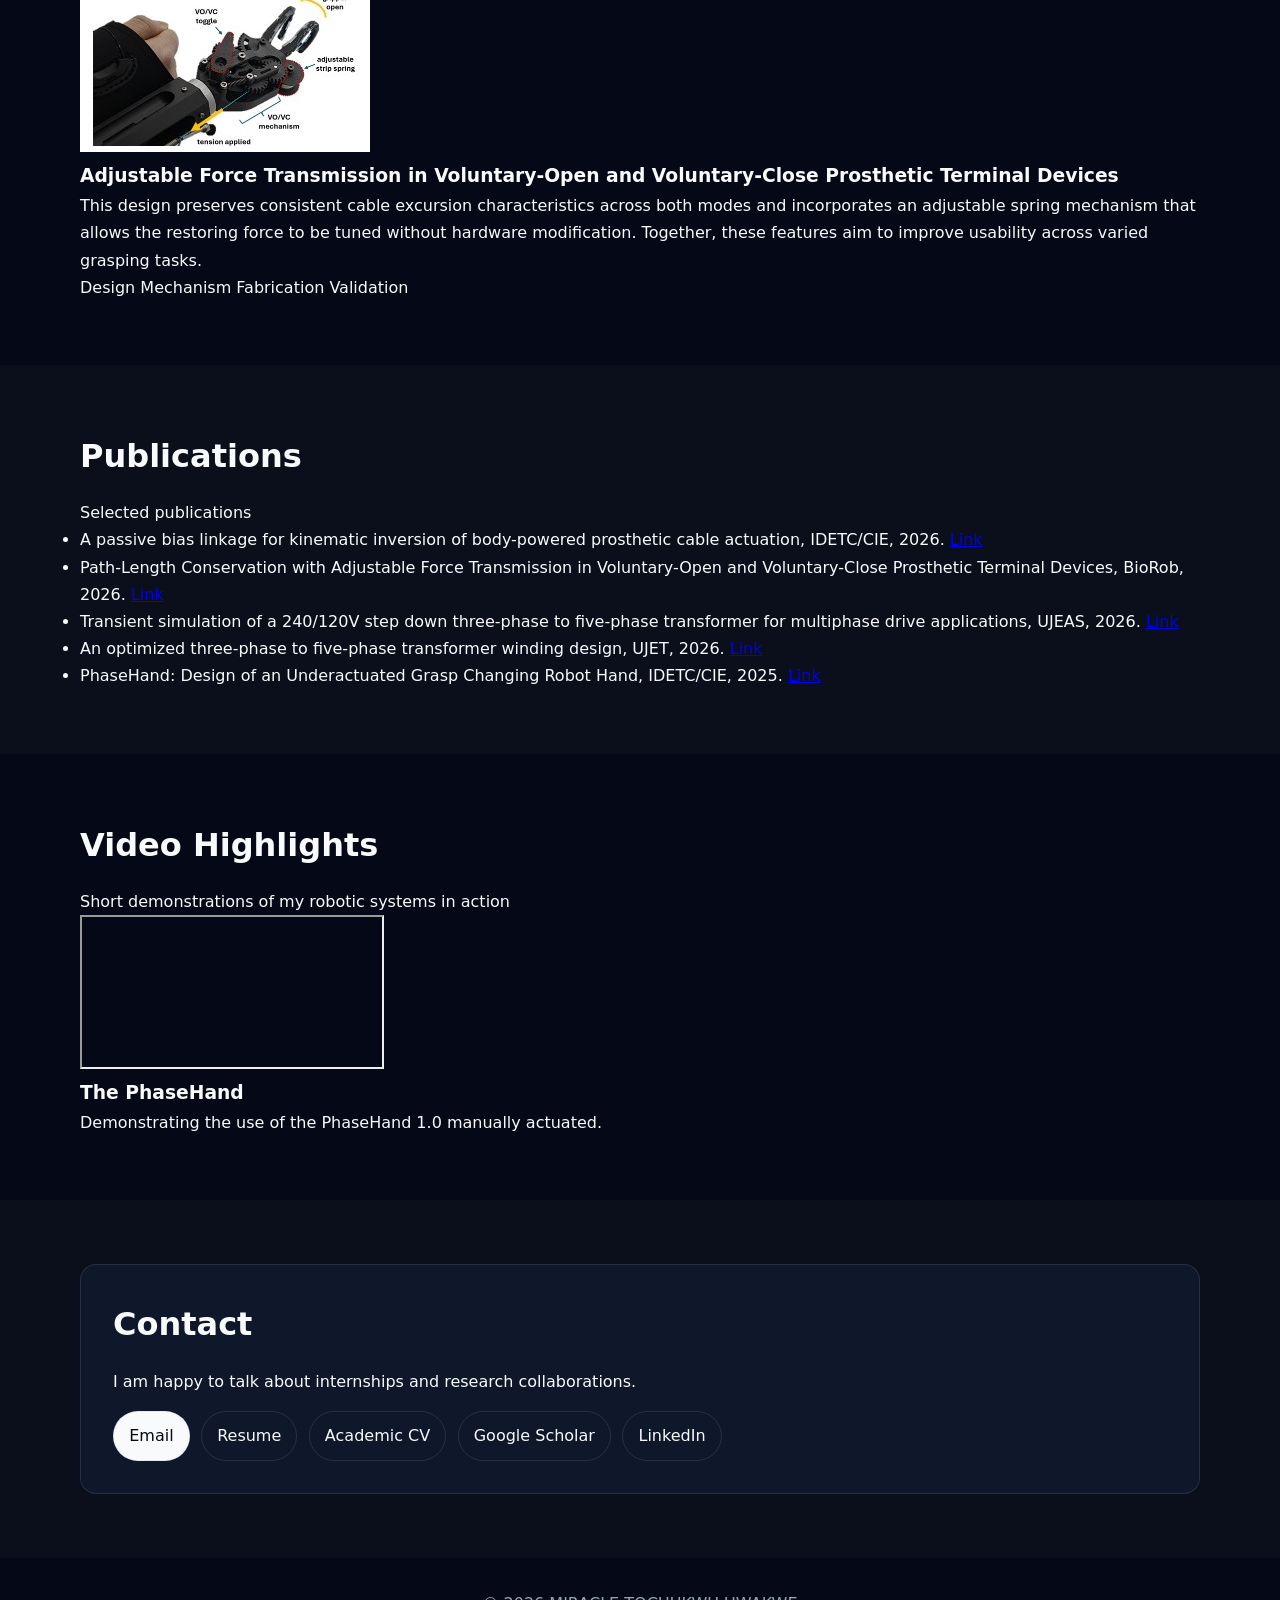
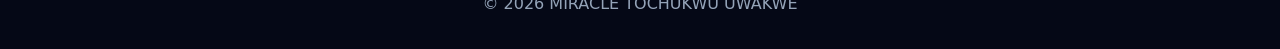
==== commit c57521fd: "index.html" ====
--- a/index.html
+++ b/index.html
@@ -39,7 +39,7 @@
         <p class="kicker">Research portfolio</p>
 
         <h1 style="font-size: 1.8rem;">
-          Developing mechanical designs and control for adaptive robotic hands and upper-limb prosthetic devices
+          Developing mechanical designs and control for adaptive robotic hands and upper-limb prosthetic end-effectors
         </h1>
 
         <p>
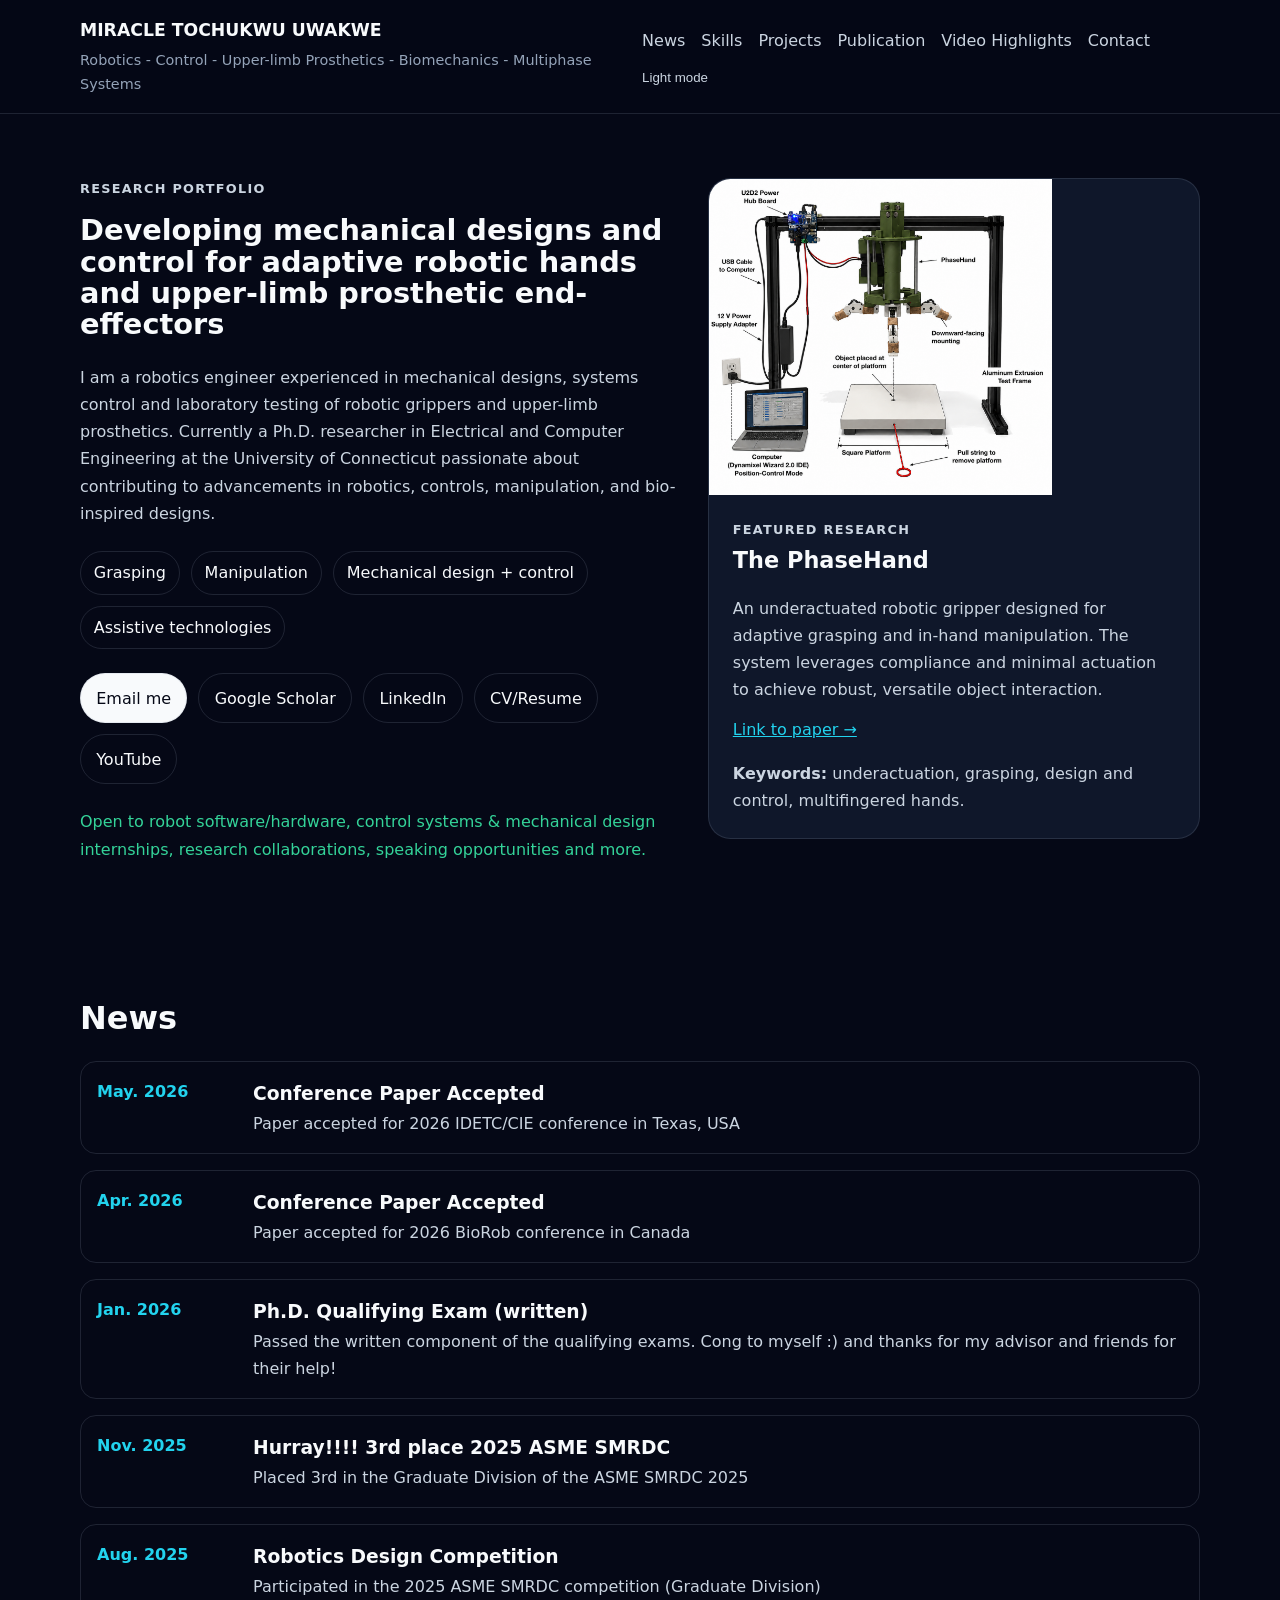
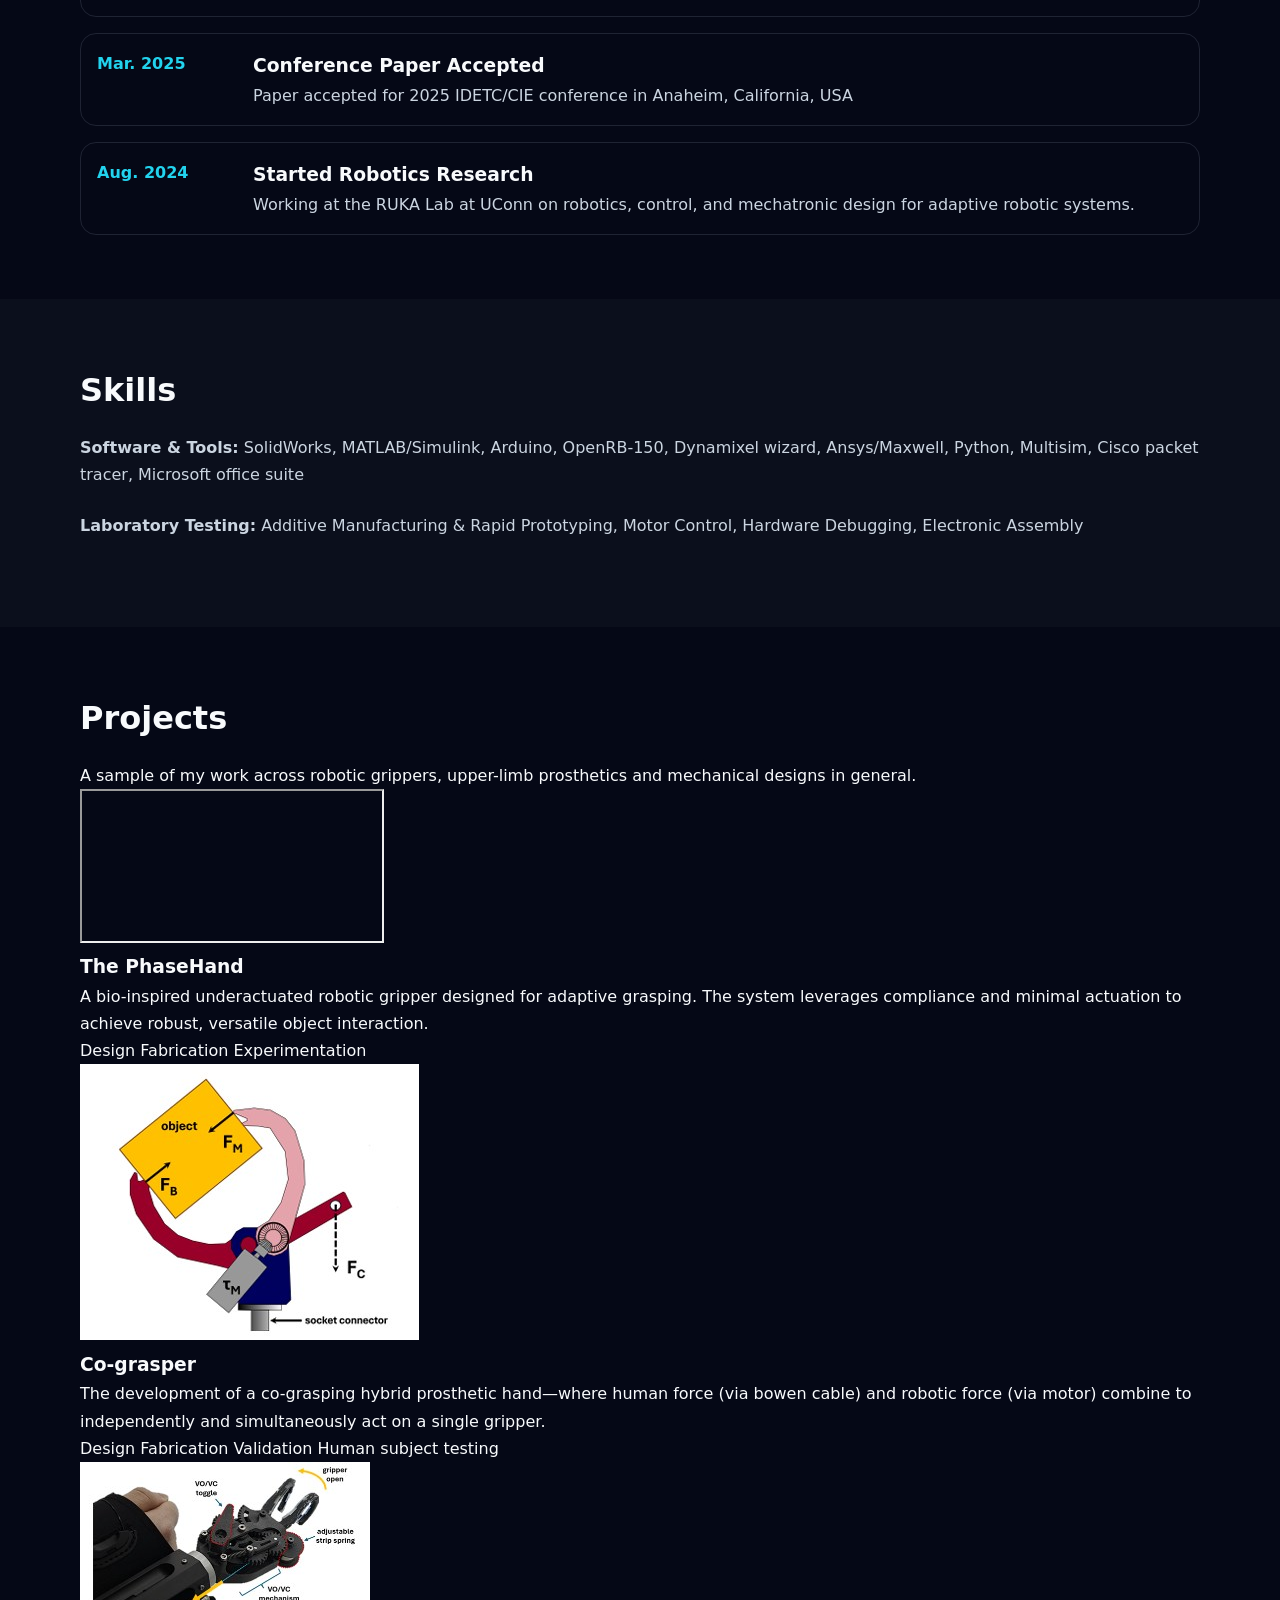
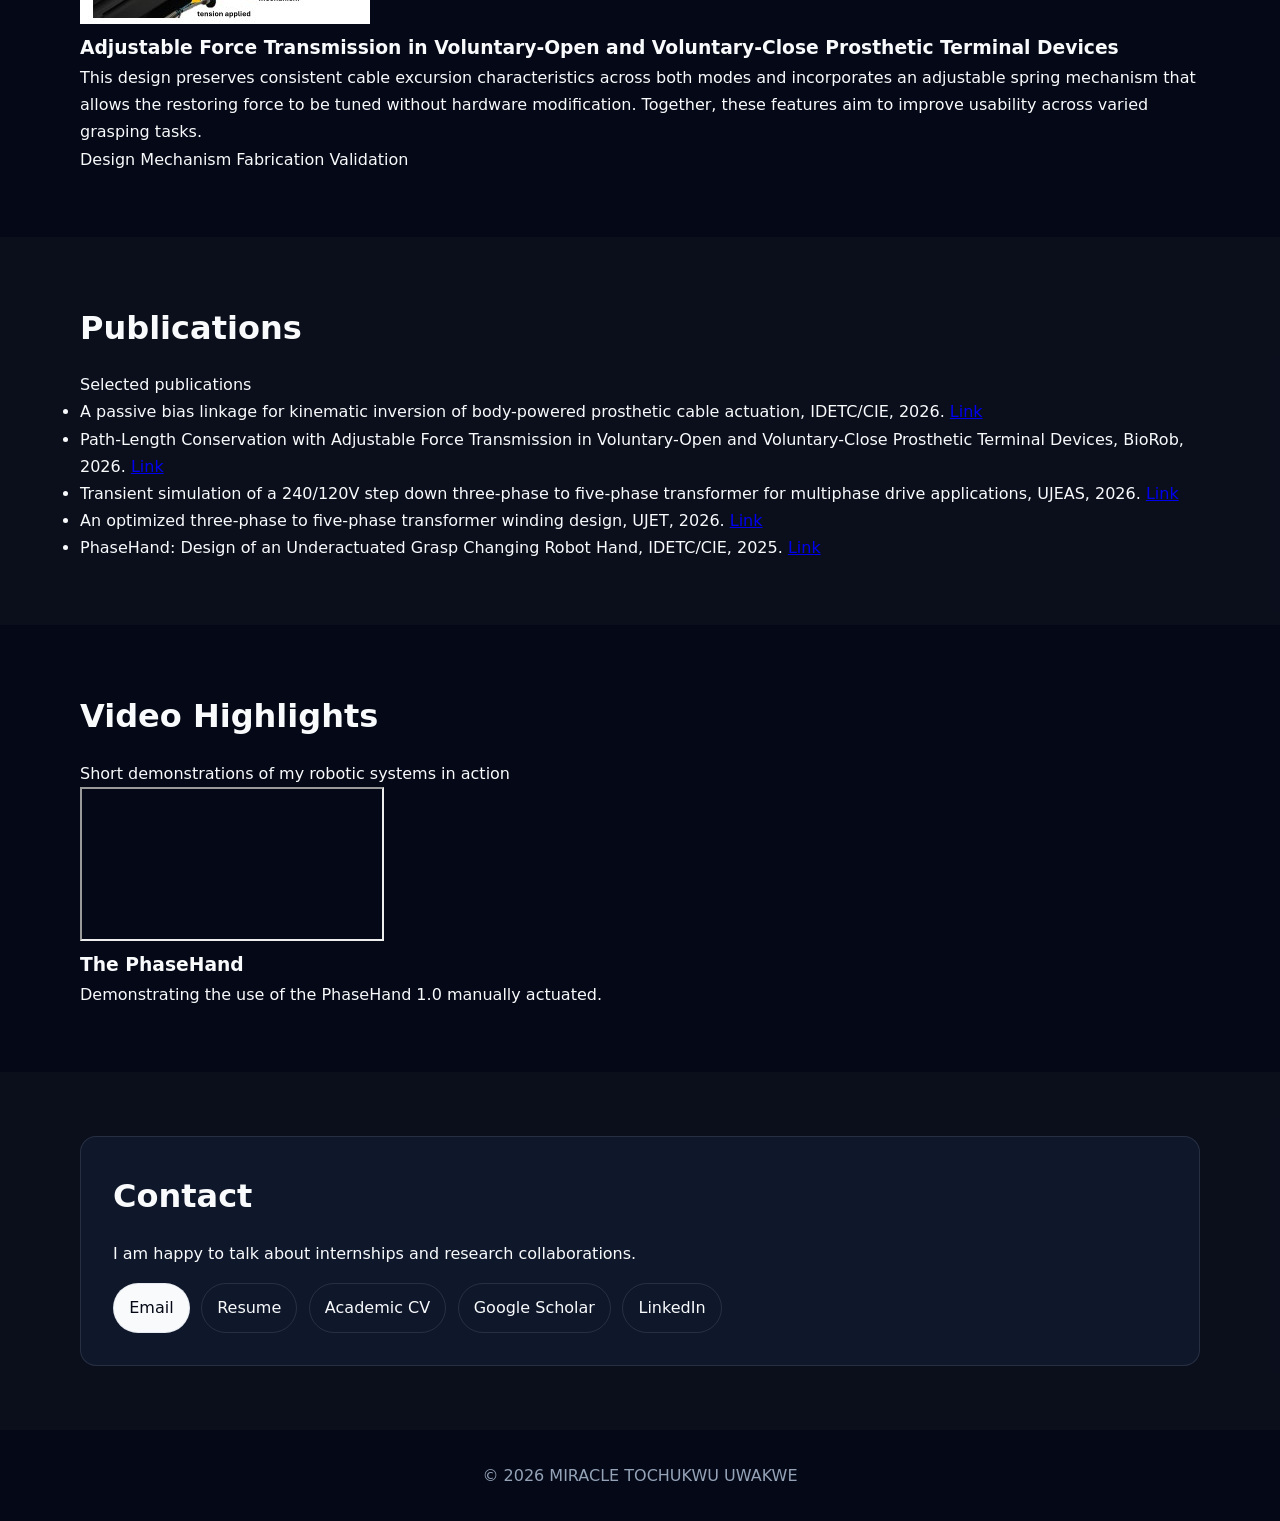
==== commit 0f65915c: "index.html" ====
--- a/index.html
+++ b/index.html
@@ -80,13 +80,13 @@
 
       <article class="featured-card">
         <div class="featured-image">
-          <img src="exprimentalsetup.jpg.png" alt="The PhaseHand robotic gripper">
+          <img src="exprimentalsetup.jpg.png" alt="The PhaseHand robotic gripper" style="width: 70%; height: auto;">
         </div>
 
         <div class="featured-content">
           <p class="mini-eyebrow">Featured Research</p>
 
-          <h2>The PhaseHand</h2>
+         <h2 style="font-size: 1.4rem;">The PhaseHand</h2>
 
           <p>
             An underactuated robotic gripper designed for adaptive grasping and in-hand manipulation. The system leverages compliance and minimal actuation to achieve robust, versatile object interaction.
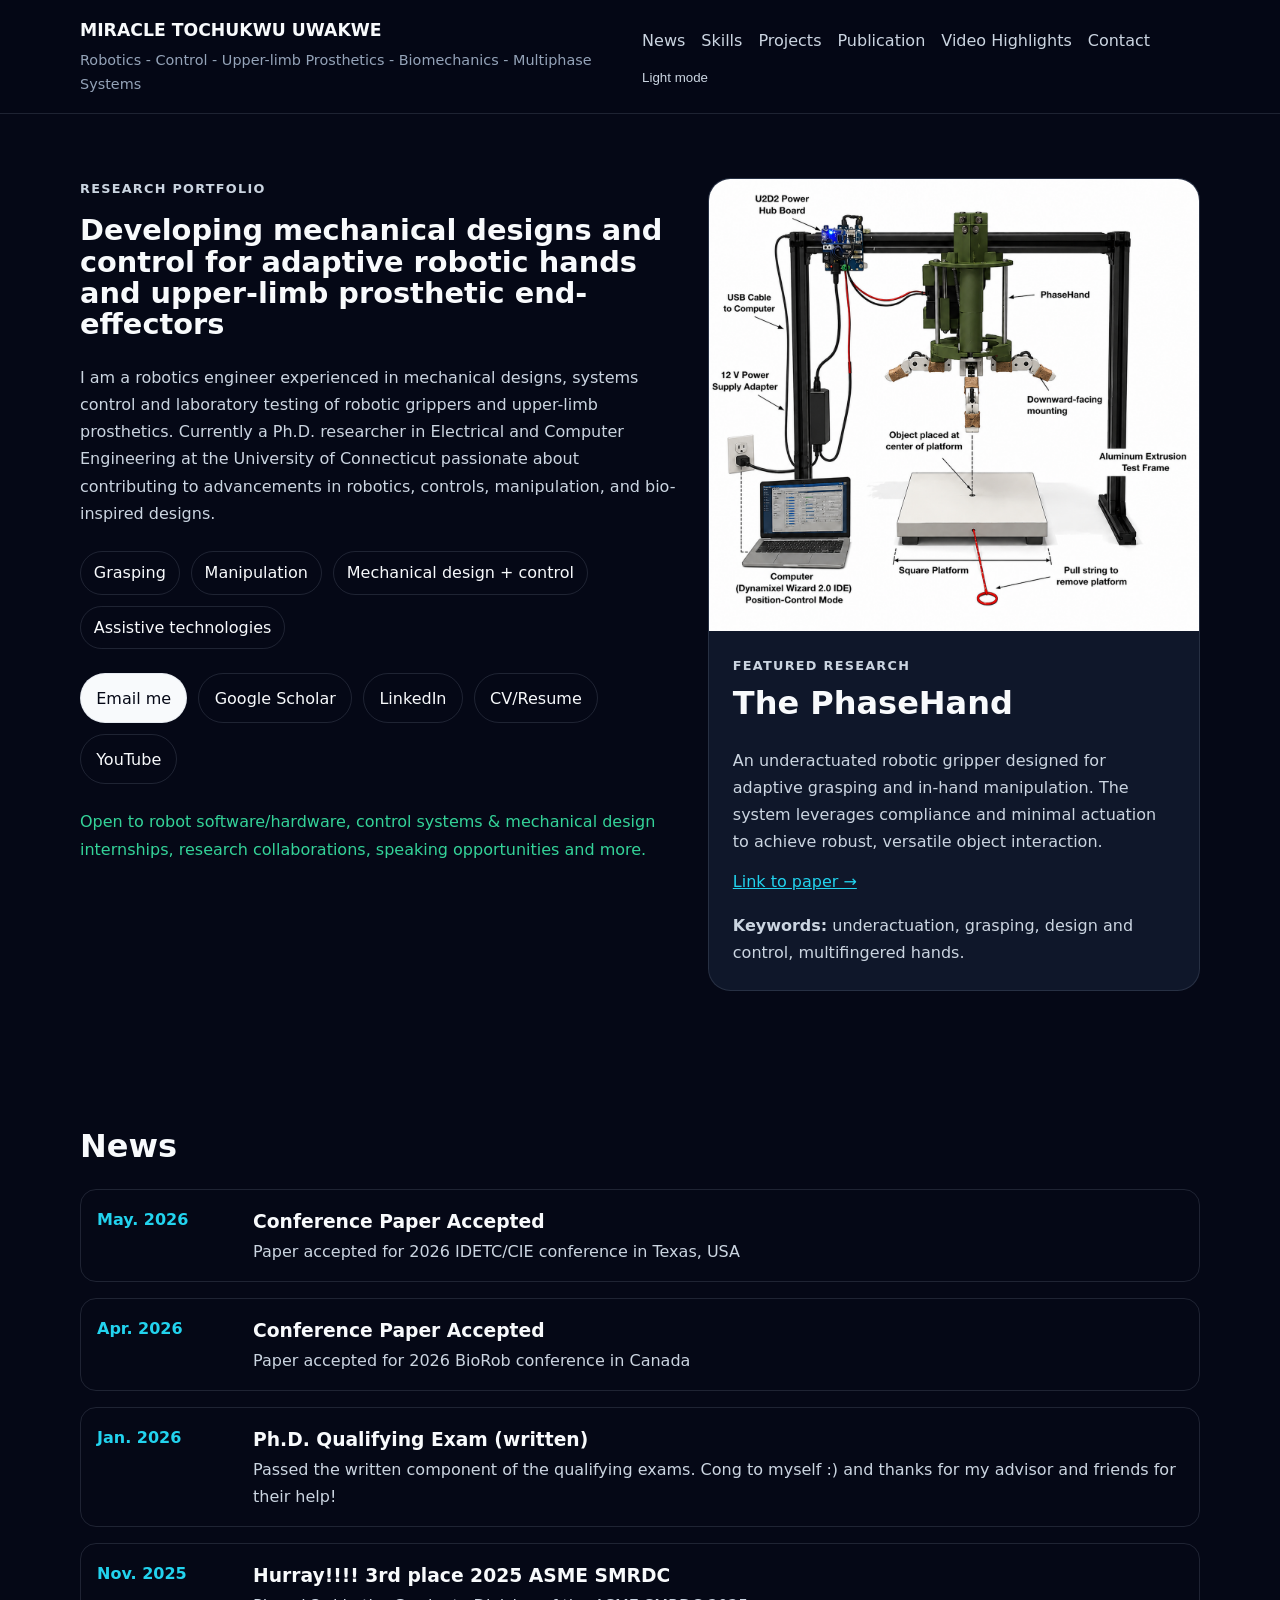
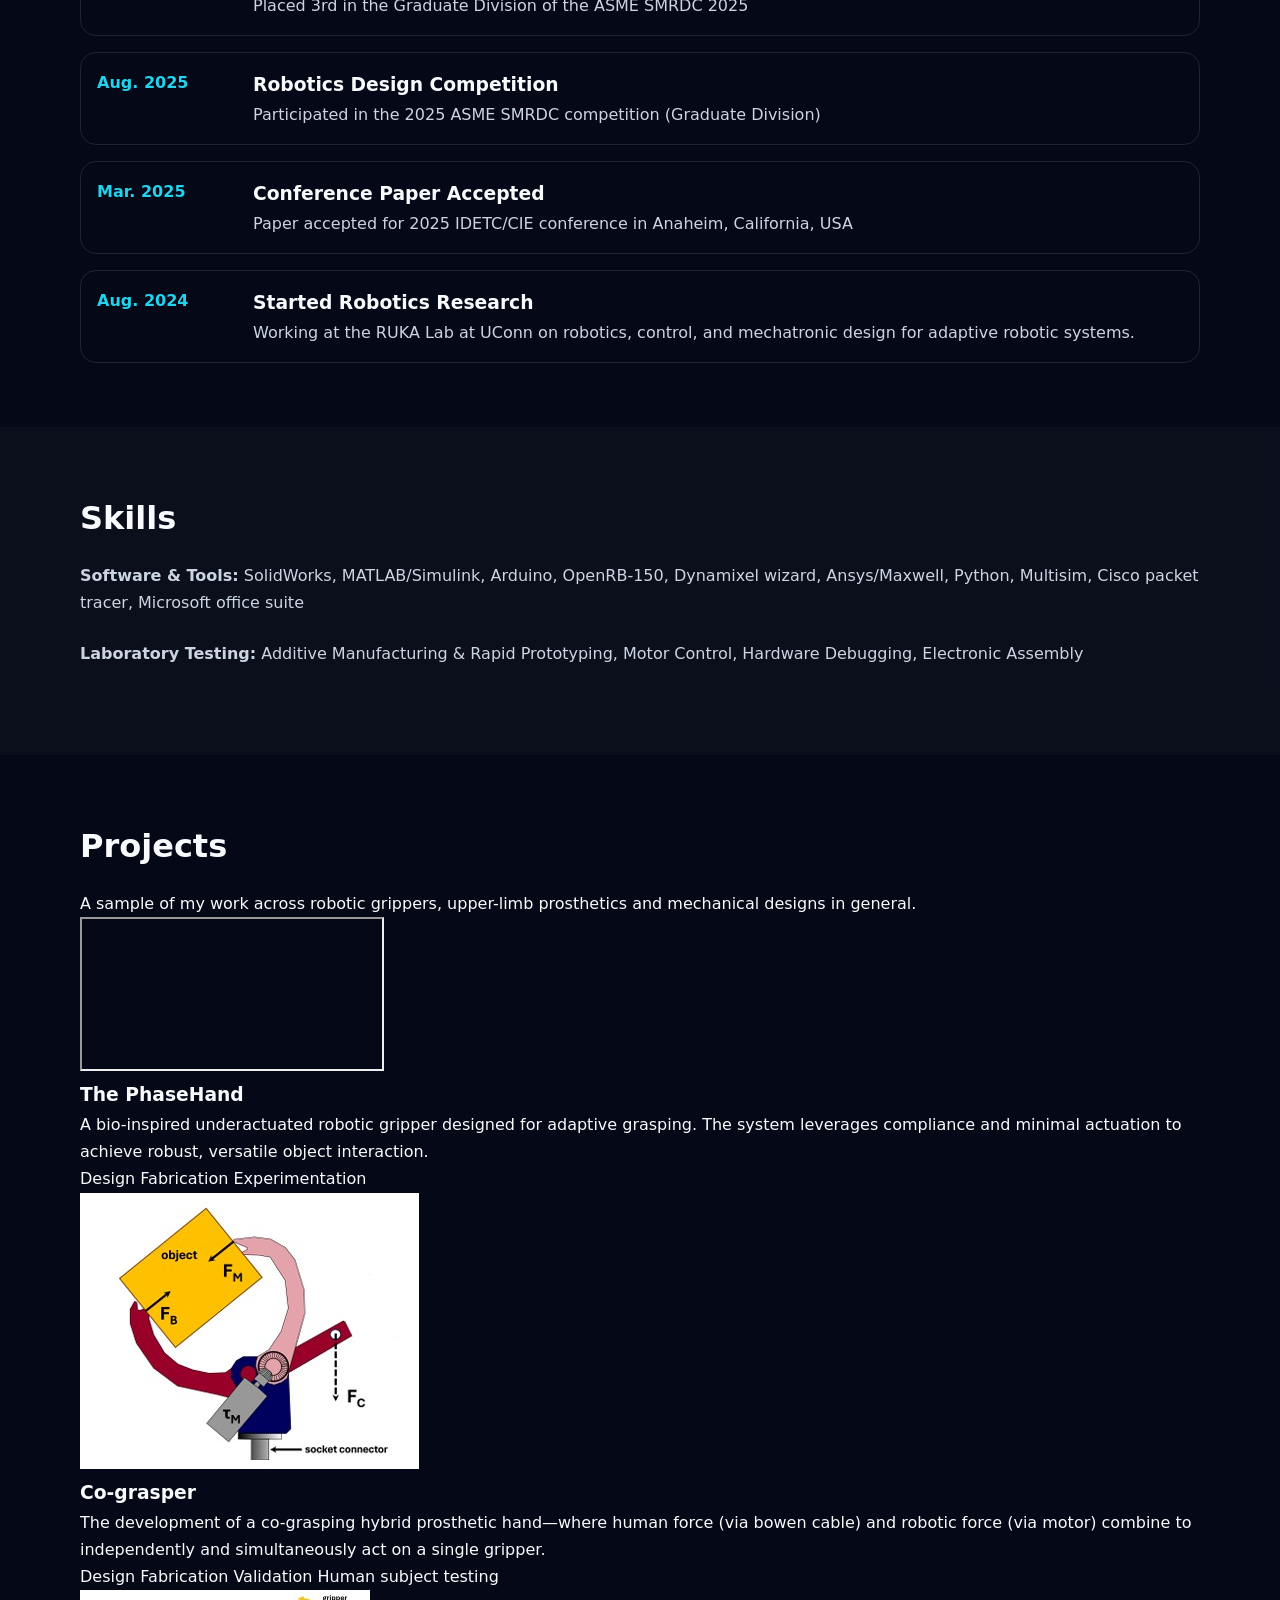
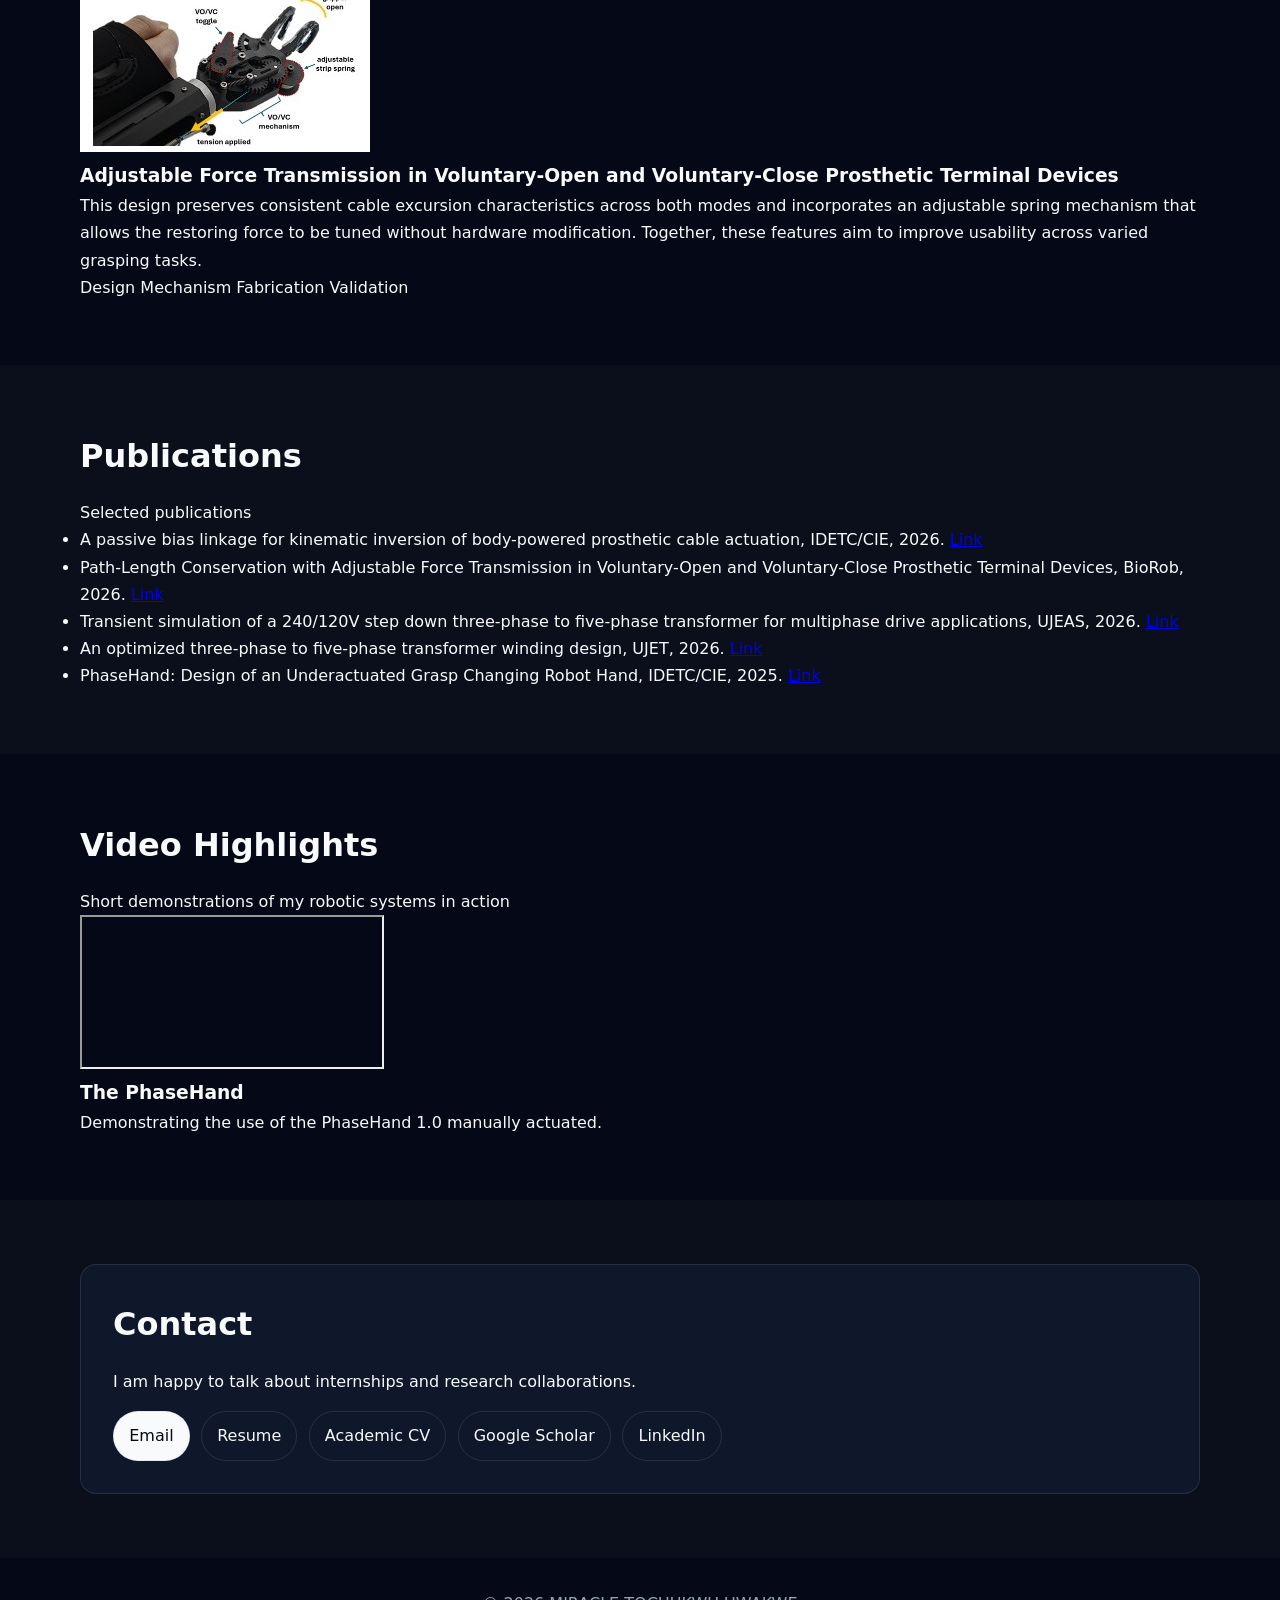
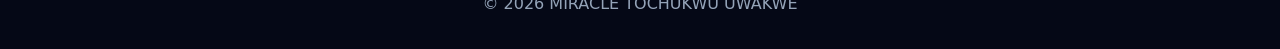
==== commit 24fdd019: "index.html" ====
--- a/index.html
+++ b/index.html
@@ -80,13 +80,13 @@
 
       <article class="featured-card">
         <div class="featured-image">
-          <img src="exprimentalsetup.jpg.png" alt="The PhaseHand robotic gripper" style="width: 70%; height: auto;">
+       <img src="exprimentalsetup.jpg.png" alt="The PhaseHand robotic gripper">
         </div>
 
         <div class="featured-content">
           <p class="mini-eyebrow">Featured Research</p>
 
-         <h2 style="font-size: 1.4rem;">The PhaseHand</h2>
+         <h2>The PhaseHand</h2>
 
           <p>
             An underactuated robotic gripper designed for adaptive grasping and in-hand manipulation. The system leverages compliance and minimal actuation to achieve robust, versatile object interaction.
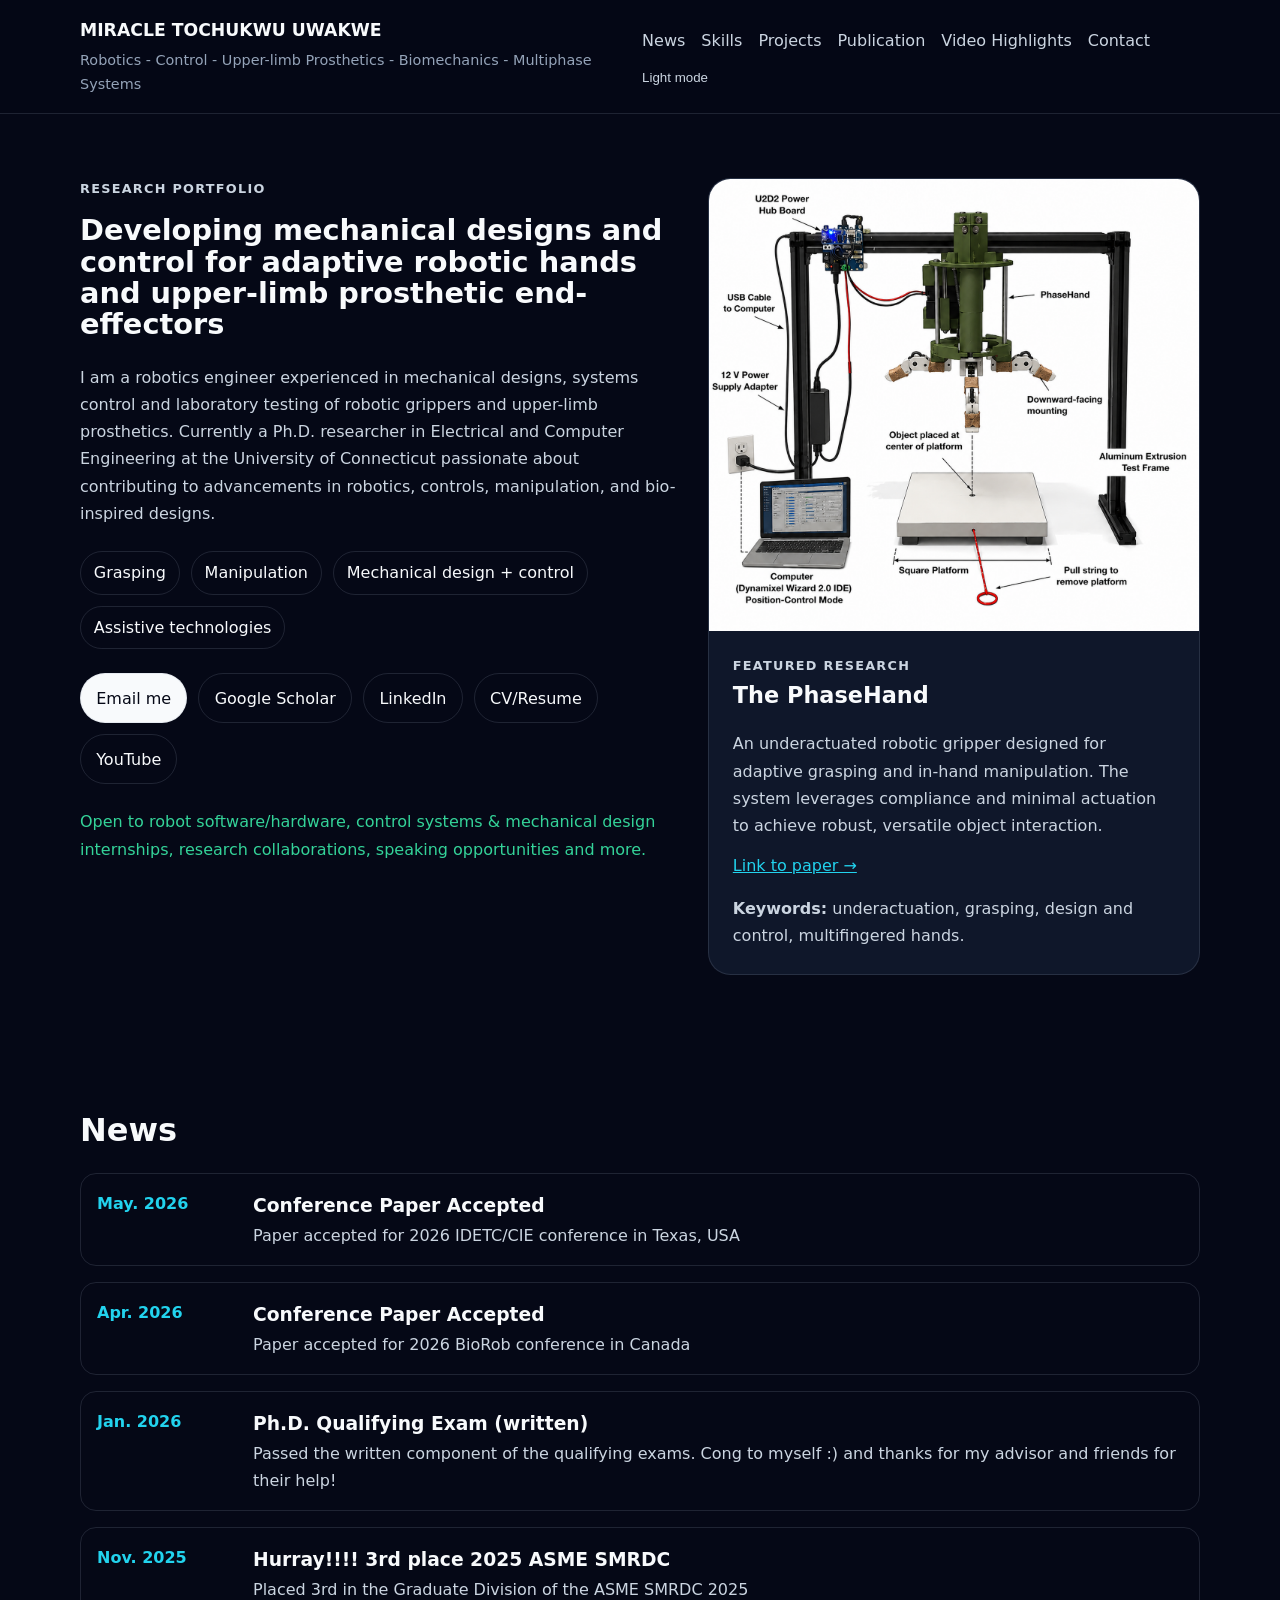
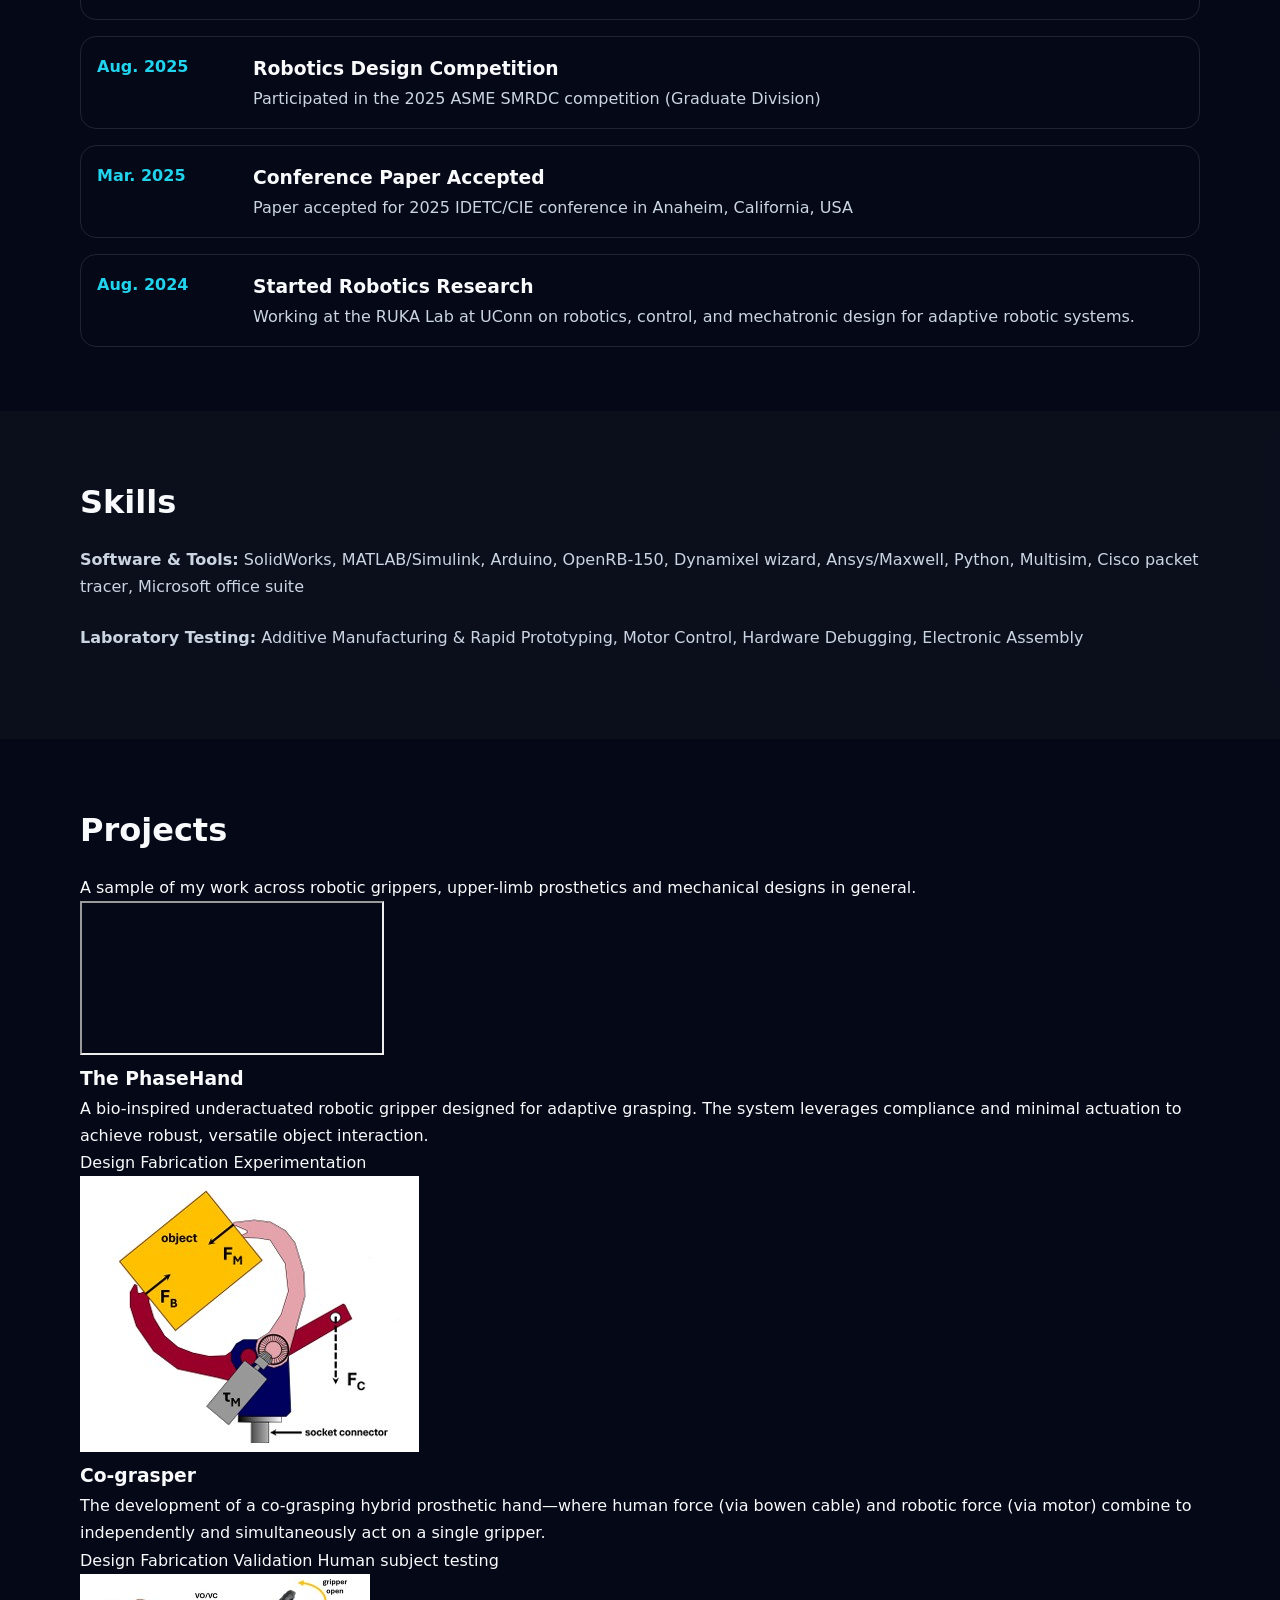
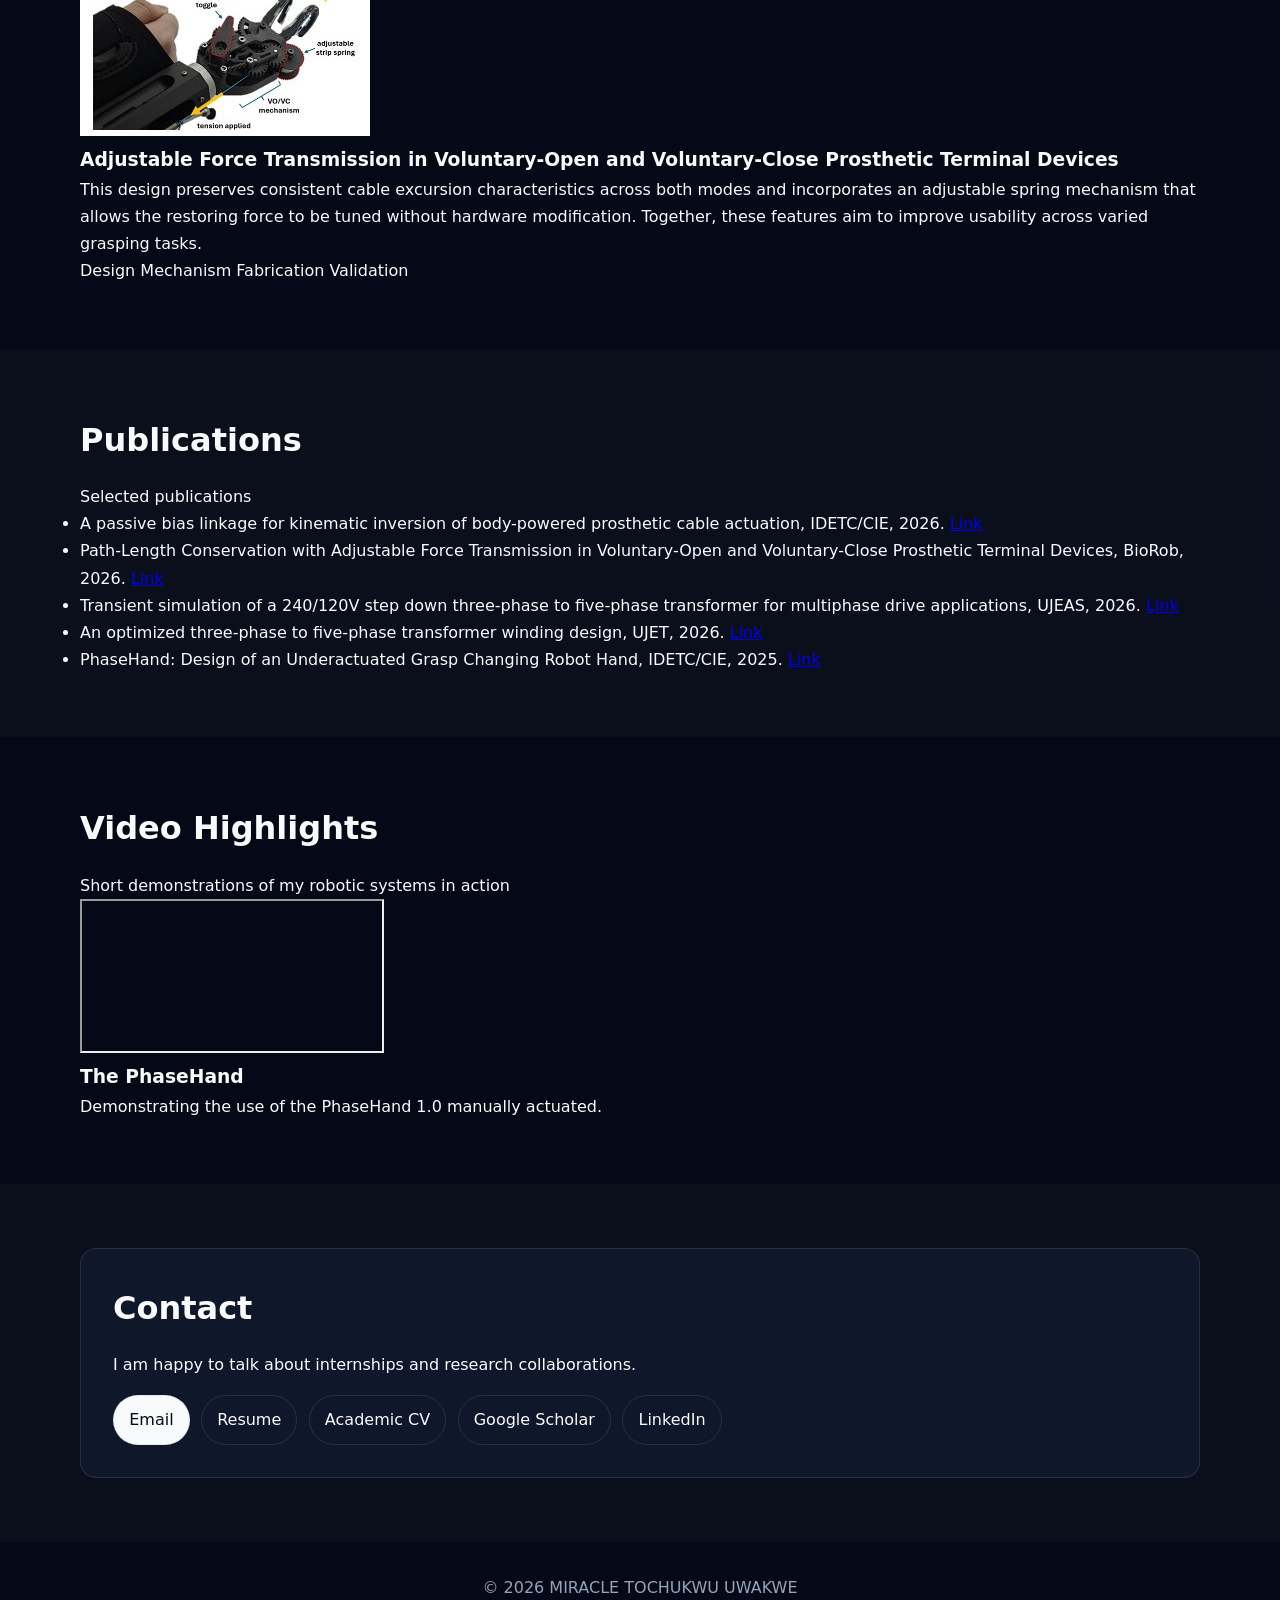
==== commit 0152c338: "index.html" ====
--- a/index.html
+++ b/index.html
@@ -86,7 +86,7 @@
         <div class="featured-content">
           <p class="mini-eyebrow">Featured Research</p>
 
-         <h2>The PhaseHand</h2>
+         <h2 style="font-size: 1.4rem;">The PhaseHand</h2>
 
           <p>
             An underactuated robotic gripper designed for adaptive grasping and in-hand manipulation. The system leverages compliance and minimal actuation to achieve robust, versatile object interaction.
